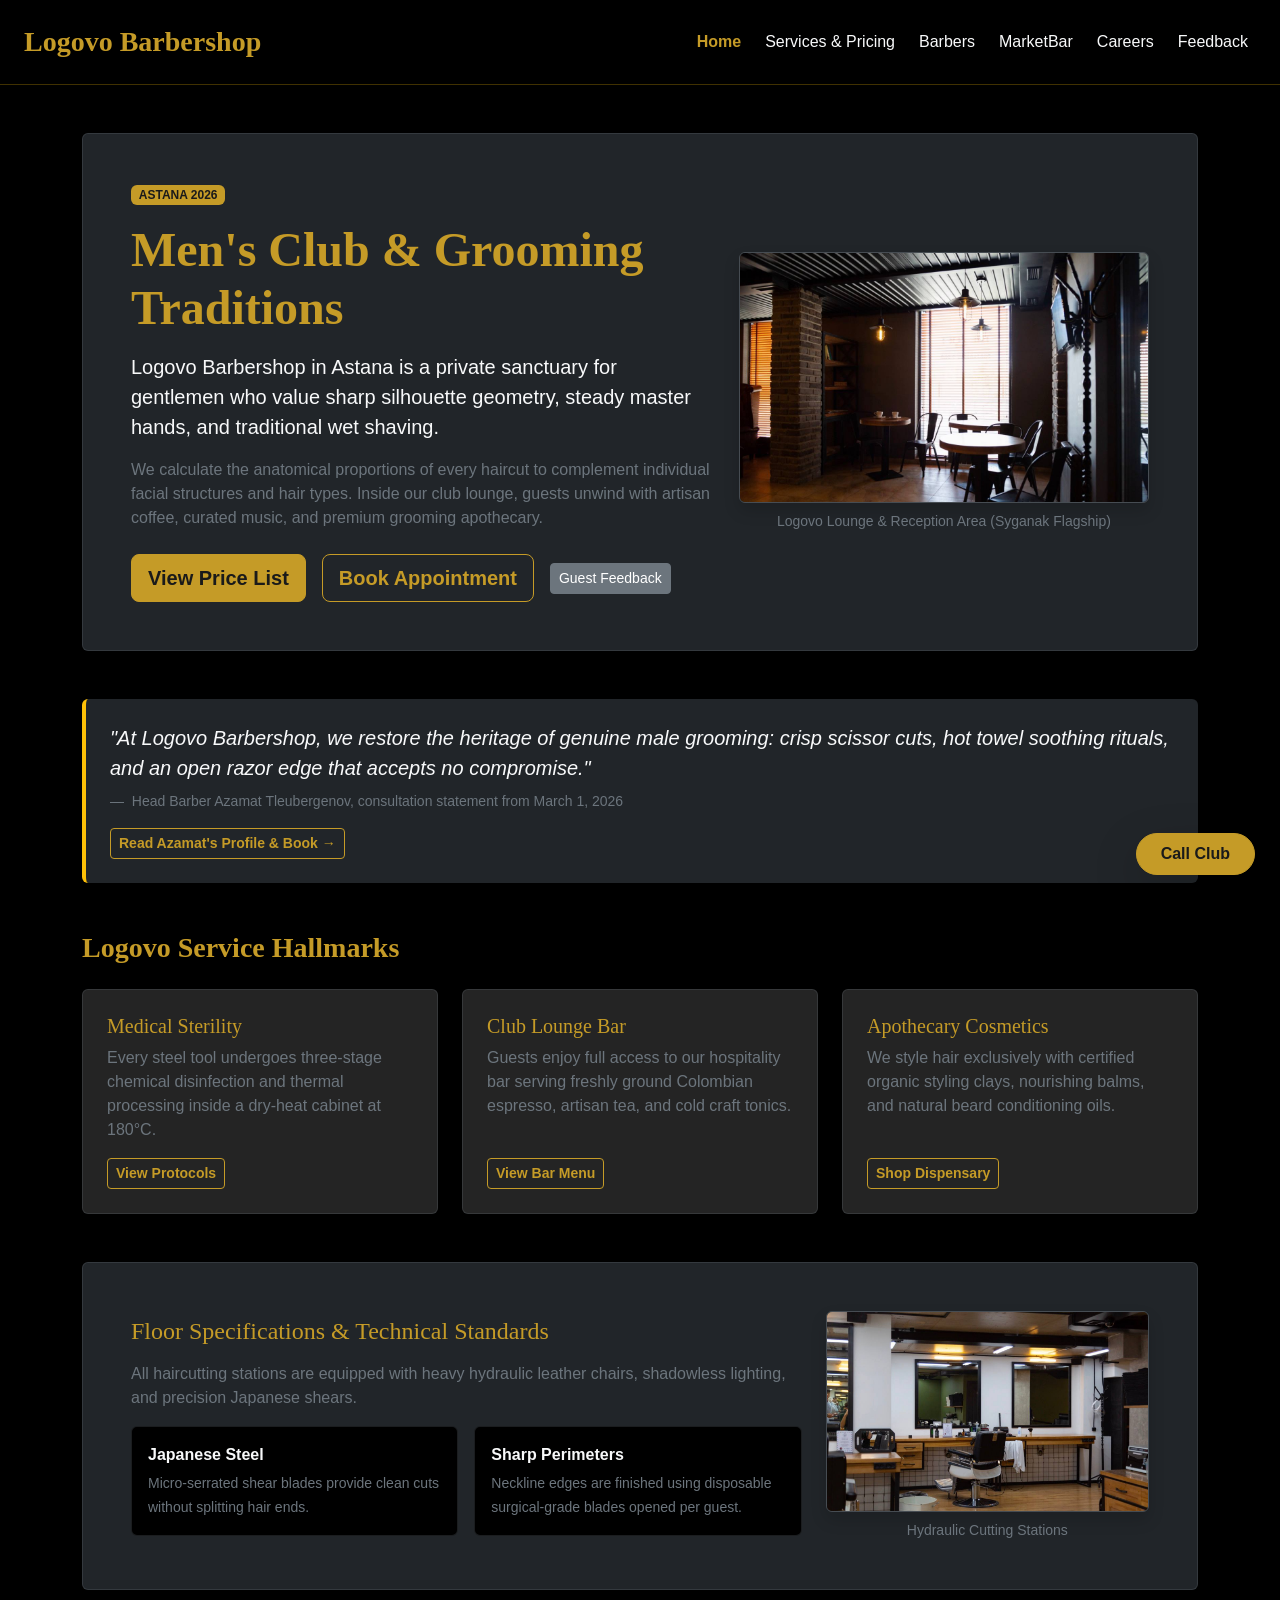
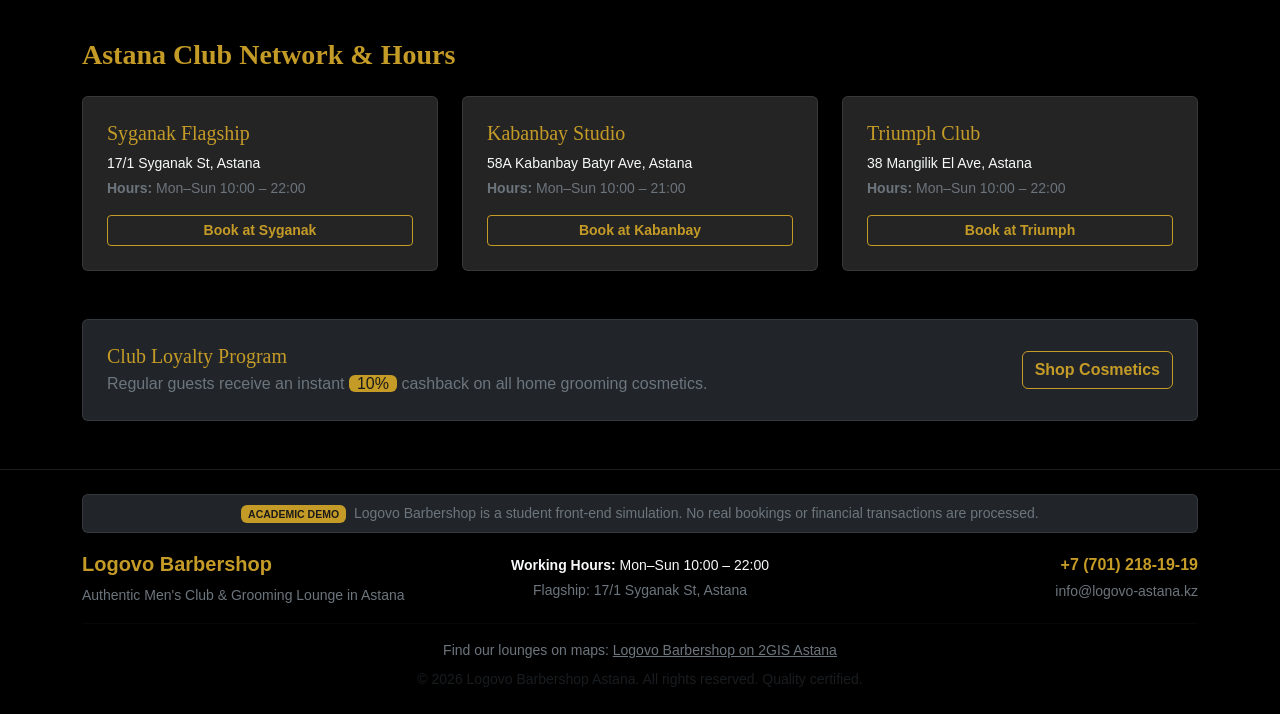
==== index.html @ 9eed47e2 "chore(cdn): link jQuery v3.7.1 from official CDN across all HTML documents" ====
<!DOCTYPE html>
<html lang="en">
<head>
    <meta charset="UTF-8">
    <meta name="viewport" content="width=device-width, initial-scale=1.0">
    <meta name="description" content="Official website of Logovo Barbershop in Astana. Classic haircuts, straight-razor shaving, and authentic club grooming traditions.">
    <title>Home — Logovo Barbershop Astana</title>
    
    <!-- Bootstrap v5.3.3 CSS via CDN -->
    <link href="https://cdn.jsdelivr.net/npm/bootstrap@5.3.3/dist/css/bootstrap.min.css" rel="stylesheet" integrity="sha384-QWTKZyjpPEjISv5WaRU9OFeRpok6YctnYmDr5pNlyT2bRjXh0JMhjY6hW+ALEwIH" crossorigin="anonymous">
    <!-- Brand correction and JavaScript freeze layer -->
    <link rel="stylesheet" href="css/custom.css">
</head>
<body class="bg-black text-light" id="page-home">

    <!-- Unified Site Header & Responsive Navigation -->
    <header class="border-bottom border-warning border-opacity-25 bg-black py-2 sticky-top" id="site-header">
        <nav class="navbar navbar-expand-lg navbar-dark bg-black" aria-label="Main site navigation">
            <div class="container-fluid px-3 px-md-4">
                <a class="navbar-brand fs-3 fw-bold text-gold" href="index.html" id="brand-link">Logovo Barbershop</a>
                
                <button class="navbar-toggler border-secondary" type="button" data-bs-toggle="collapse" data-bs-target="#navbar-main" aria-controls="navbar-main" aria-expanded="false" aria-label="Toggle navigation" id="navbar-toggle-btn">
                    <span class="navbar-toggler-icon"></span>
                </button>
                
                <div class="collapse navbar-collapse justify-content-end" id="navbar-main">
                    <ul class="navbar-nav gap-lg-2" id="navbar-nav-list">
                        <li class="nav-item"><a class="nav-link active text-gold fw-semibold" aria-current="page" href="index.html" id="nav-link-home">Home</a></li>
                        <li class="nav-item"><a class="nav-link text-light" href="services.html" id="nav-link-services">Services & Pricing</a></li>
                        <li class="nav-item"><a class="nav-link text-light" href="barbers.html" id="nav-link-barbers">Barbers</a></li>
                        <li class="nav-item"><a class="nav-link text-light" href="marketbar.html" id="nav-link-marketbar">MarketBar</a></li>
                        <li class="nav-item"><a class="nav-link text-light" href="careers.html" id="nav-link-careers">Careers</a></li>
                        <li class="nav-item"><a class="nav-link text-light" href="feedback.html" id="nav-link-feedback">Feedback</a></li>
                    </ul>
                </div>
            </div>
        </nav>
    </header>

    <!-- Main Content Container -->
    <main class="container my-5" id="main-content">

        <!-- Hero Section: Responsive two-column grid -->
        <section class="p-4 p-md-5 mb-5 rounded bg-dark border border-secondary border-opacity-25 shadow" id="hero-section">
            <div class="row align-items-center g-4">
                <div class="col-12 col-lg-7">
                    <span class="badge bg-gold mb-3 text-uppercase fw-bold" id="badge-city">Astana 2026</span>
                    <h1 class="display-5 fw-bold text-gold mb-3" id="hero-title">Men's Club & Grooming Traditions</h1>
                    
                    <p class="lead text-light mb-3">
                        <b>Logovo Barbershop</b> in Astana is a private sanctuary for gentlemen who value sharp silhouette geometry, steady master hands, and traditional wet shaving.
                    </p>
                    <p class="text-secondary mb-4">
                        We calculate the anatomical proportions of every haircut to complement individual facial structures and hair types. Inside our club lounge, guests unwind with artisan coffee, curated music, and premium grooming apothecary.
                    </p>

                    <!-- Interactive Call to Action Links -->
                    <div class="d-flex flex-wrap gap-3" id="hero-actions-container">
                        <a href="services.html#service-tariff-table" class="btn btn-gold btn-lg" id="hero-btn-services">View Price List</a>
                        <a href="services.html#booking-section" class="btn btn-outline-gold btn-lg" id="hero-btn-book">Book Appointment</a>
                        <a href="feedback.html#feedback-form-section" class="btn btn-secondary btn-sm align-self-center" id="hero-btn-feedback">Guest Feedback</a>
                    </div>
                </div>

                <div class="col-12 col-lg-5 text-center">
                    <figure class="mb-0">
                        <img src="images/photo1.jpg" alt="Logovo Barbershop lounge waiting area with brick pillars and round wooden tables" class="img-fluid rounded shadow border border-secondary border-opacity-50" id="hero-image">
                        <figcaption class="text-secondary small mt-2">Logovo Lounge & Reception Area (Syganak Flagship)</figcaption>
                    </figure> 
                </div>
            </div>
        </section>

        <!-- Master Barber Statement with Anchor to Barber Profile -->
        <div class="my-5 p-4 border-start border-4 border-warning bg-dark rounded shadow-sm" id="quote-section">
            <figure class="mb-0">
                <blockquote class="blockquote text-light fst-italic mb-2" cite="https://2gis.kz">
                    "At Logovo Barbershop, we restore the heritage of genuine male grooming: crisp scissor cuts, hot towel soothing rituals, and an open razor edge that accepts no compromise."
                </blockquote>
                <figcaption class="blockquote-footer text-secondary mt-1 mb-2">
                    Head Barber Azamat Tleubergenov, consultation statement from <time datetime="2026-03-01">March 1, 2026</time>
                </figcaption>
            </figure>
            <a href="barbers.html#barber-azamat" class="btn btn-sm btn-outline-gold mt-2" id="link-azamat-profile">Read Azamat's Profile & Book →</a>
        </div>

        <!-- Service Hallmarks: Responsive 3-Card Grid -->
        <section class="my-5" id="hallmarks-section">
            <h2 class="h3 fw-bold text-gold mb-4 text-center text-md-start">Logovo Service Hallmarks</h2>
            
            <div class="row g-4" id="hallmarks-cards-container">
                <div class="col-12 col-md-6 col-lg-4">
                    <div class="card card-dark h-100 shadow-sm border border-secondary border-opacity-25" id="card-hallmark-sterility">
                        <div class="card-body p-4 d-flex flex-column justify-content-between">
                            <div>
                                <h3 class="h5 card-title text-gold mb-2">Medical Sterility</h3>
                                <p class="card-text text-secondary mb-3">
                                    Every steel tool undergoes three-stage chemical disinfection and thermal processing inside a dry-heat cabinet at 180°C.
                                </p>
                            </div>
                            <a href="services.html#sanitation-section" class="btn btn-sm btn-outline-gold align-self-start" id="link-hallmark-sterility">View Protocols</a>
                        </div>
                    </div>
                </div>

                <div class="col-12 col-md-6 col-lg-4">
                    <div class="card card-dark h-100 shadow-sm border border-secondary border-opacity-25" id="card-hallmark-lounge">
                        <div class="card-body p-4 d-flex flex-column justify-content-between">
                            <div>
                                <h3 class="h5 card-title text-gold mb-2">Club Lounge Bar</h3>
                                <p class="card-text text-secondary mb-3">
                                    Guests enjoy full access to our hospitality bar serving freshly ground Colombian espresso, artisan tea, and cold craft tonics.
                                </p>
                            </div>
                            <a href="marketbar.html#lounge-bar-menu" class="btn btn-sm btn-outline-gold align-self-start" id="link-hallmark-lounge">View Bar Menu</a>
                        </div>
                    </div>
                </div>

                <div class="col-12 col-md-12 col-lg-4">
                    <div class="card card-dark h-100 shadow-sm border border-secondary border-opacity-25" id="card-hallmark-apothecary">
                        <div class="card-body p-4 d-flex flex-column justify-content-between">
                            <div>
                                <h3 class="h5 card-title text-gold mb-2">Apothecary Cosmetics</h3>
                                <p class="card-text text-secondary mb-3">
                                    We style hair exclusively with certified organic styling clays, nourishing balms, and natural beard conditioning oils.
                                </p>
                            </div>
                            <a href="marketbar.html#apothecary-catalog" class="btn btn-sm btn-outline-gold align-self-start" id="link-hallmark-apothecary">Shop Dispensary</a>
                        </div>
                    </div>
                </div>
            </div>
        </section>

        <!-- Floor Specifications & Technical Standards (Nested Grid) -->
        <section class="my-5 p-4 p-md-5 rounded bg-dark border border-secondary border-opacity-25" id="specs-section">
            <div class="row align-items-center g-4">
                <div class="col-12 col-lg-8">
                    <h2 class="h4 text-gold mb-3">Floor Specifications & Technical Standards</h2>
                    <p class="text-secondary mb-3">
                        All haircutting stations are equipped with heavy hydraulic leather chairs, shadowless lighting, and precision Japanese shears.
                    </p>

                    <div class="row g-3">
                        <div class="col-12 col-md-6">
                            <div class="p-3 bg-black rounded border border-secondary border-opacity-25 h-100">
                                <span class="fw-bold text-light d-block mb-1">Japanese Steel</span>
                                <small class="text-secondary">Micro-serrated shear blades provide clean cuts without splitting hair ends.</small>
                            </div>
                        </div>
                        <div class="col-12 col-md-6">
                            <div class="p-3 bg-black rounded border border-secondary border-opacity-25 h-100">
                                <span class="fw-bold text-light d-block mb-1">Sharp Perimeters</span>
                                <small class="text-secondary">Neckline edges are finished using disposable surgical-grade blades opened per guest.</small>
                            </div>
                        </div>
                    </div>
                </div>

                <div class="col-12 col-lg-4 text-center">
                    <figure class="mb-0">
                        <img src="images/photo2.jpg" alt="Master barber workstations and hydraulic chairs at Logovo" class="img-fluid rounded shadow border border-secondary border-opacity-50" id="specs-image">
                        <figcaption class="text-secondary small mt-2">Hydraulic Cutting Stations</figcaption>
                    </figure>
                </div>
            </div>
        </section>

        <!-- Astana Network Locations & Working Hours -->
        <section class="my-5" id="branches-section">
            <h2 class="h3 fw-bold text-gold mb-4 text-center text-md-start">Astana Club Network & Hours</h2>
            <div class="row g-4" id="branches-cards-container">
                <div class="col-12 col-md-4">
                    <div class="card card-dark h-100 p-3 p-md-4 border border-secondary border-opacity-25 shadow-sm">
                        <h3 class="h5 text-gold mb-2">Syganak Flagship</h3>
                        <p class="text-light mb-1 small">17/1 Syganak St, Astana</p>
                        <p class="text-secondary mb-3 small"><strong>Hours:</strong> Mon–Sun 10:00 – 22:00</p>
                        <a href="services.html#booking-section" class="btn btn-outline-gold btn-sm w-100" id="btn-book-syganak">Book at Syganak</a>
                    </div>
                </div>

                <div class="col-12 col-md-4">
                    <div class="card card-dark h-100 p-3 p-md-4 border border-secondary border-opacity-25 shadow-sm">
                        <h3 class="h5 text-gold mb-2">Kabanbay Studio</h3>
                        <p class="text-light mb-1 small">58A Kabanbay Batyr Ave, Astana</p>
                        <p class="text-secondary mb-3 small"><strong>Hours:</strong> Mon–Sun 10:00 – 21:00</p>
                        <a href="services.html#booking-section" class="btn btn-outline-gold btn-sm w-100" id="btn-book-kabanbay">Book at Kabanbay</a>
                    </div>
                </div>

                <div class="col-12 col-md-4">
                    <div class="card card-dark h-100 p-3 p-md-4 border border-secondary border-opacity-25 shadow-sm">
                        <h3 class="h5 text-gold mb-2">Triumph Club</h3>
                        <p class="text-light mb-1 small">38 Mangilik El Ave, Astana</p>
                        <p class="text-secondary mb-3 small"><strong>Hours:</strong> Mon–Sun 10:00 – 22:00</p>
                        <a href="services.html#booking-section" class="btn btn-outline-gold btn-sm w-100" id="btn-book-triumph">Book at Triumph</a>
                    </div>
                </div>
            </div>
        </section>

        <!-- Loyalty Club Banner -->
        <aside class="p-4 rounded bg-dark border border-secondary border-opacity-25 my-4" id="loyalty-banner">
            <div class="d-flex flex-column flex-md-row justify-content-between align-items-md-center gap-3">
                <div>
                    <h3 class="h5 text-gold mb-1">Club Loyalty Program</h3>
                    <p class="text-secondary mb-0">Regular guests receive an instant <mark class="bg-gold px-2 py-0 rounded">10%</mark> cashback on all home grooming cosmetics.</p>
                </div>
                <a href="marketbar.html#apothecary-catalog" class="btn btn-outline-gold align-self-start align-self-md-center" id="banner-btn-loyalty">Shop Cosmetics</a>
            </div>
        </aside>

    </main>

    <!-- Floating Call Button -->
    <a href="tel:+77012181919" class="btn btn-gold shadow-lg rounded-pill px-4 py-2 btn-floating-call d-none d-sm-inline-block" id="btn-floating-call">
        Call Club
    </a>

    <!-- Unified Site Footer -->
    <footer class="bg-black text-secondary py-4 border-top border-secondary border-opacity-25 text-center" id="site-footer">
        <div class="container">
            <div class="row g-3 text-center text-md-start mb-3 align-items-center">
                <div class="col-12 col-md-4">
                    <span class="fs-5 fw-bold text-gold d-block mb-1">Logovo Barbershop</span>
                    <small class="text-secondary">Authentic Men's Club & Grooming Lounge in Astana</small>
                </div>
                <div class="col-12 col-md-4 text-center">
                    <span class="d-block text-light small mb-1"><strong>Working Hours:</strong> Mon–Sun 10:00 – 22:00</span>
                    <span class="d-block small text-secondary">Flagship: 17/1 Syganak St, Astana</span>
                </div>
                <div class="col-12 col-md-4 text-center text-md-end">
                    <a href="tel:+77012181919" class="text-gold text-decoration-none fw-bold d-block mb-1" id="footer-phone-link">+7 (701) 218-19-19</a>
                    <a href="mailto:info@logovo-astana.kz" class="text-secondary small text-decoration-none d-block" id="footer-email-link">info@logovo-astana.kz</a>
                </div>
            </div>
            <hr class="border-secondary border-opacity-25 my-3">
            <p class="mb-2 text-secondary small">Find our lounges on maps: <a href="https://2gis.kz" target="_blank" rel="noopener noreferrer" class="text-secondary text-decoration-underline" id="footer-2gis-link">Logovo Barbershop on 2GIS Astana</a></p>
            <p class="small text-muted mb-0" id="footer-copyright">© 2026 Logovo Barbershop Astana. All rights reserved. Quality certified.</p>
        </div>
    </footer>

    <!-- jQuery v3.7.1 CDN -->
    <script src="https://code.jquery.com/jquery-3.7.1.min.js" integrity="sha256-/JqT3SQfawRcv/BIHPThkBvs0OEvtFFmqPF/lYI/Cxo=" crossorigin="anonymous"></script>
    <!-- Bootstrap v5.3.3 JS Bundle CDN -->
    <script src="https://cdn.jsdelivr.net/npm/bootstrap@5.3.3/dist/js/bootstrap.bundle.min.js" integrity="sha384-YvpcrYf0tY3lHB60NNkmXc5s9b8A0KBhlZJ19bTFm-cAG3blBRBfQ7HXhRkpYkJC" crossorigin="anonymous"></script>
    <!-- Logovo Barbershop Shared Logic -->
    <script src="js/main.js" defer></script>
</body>
</html>
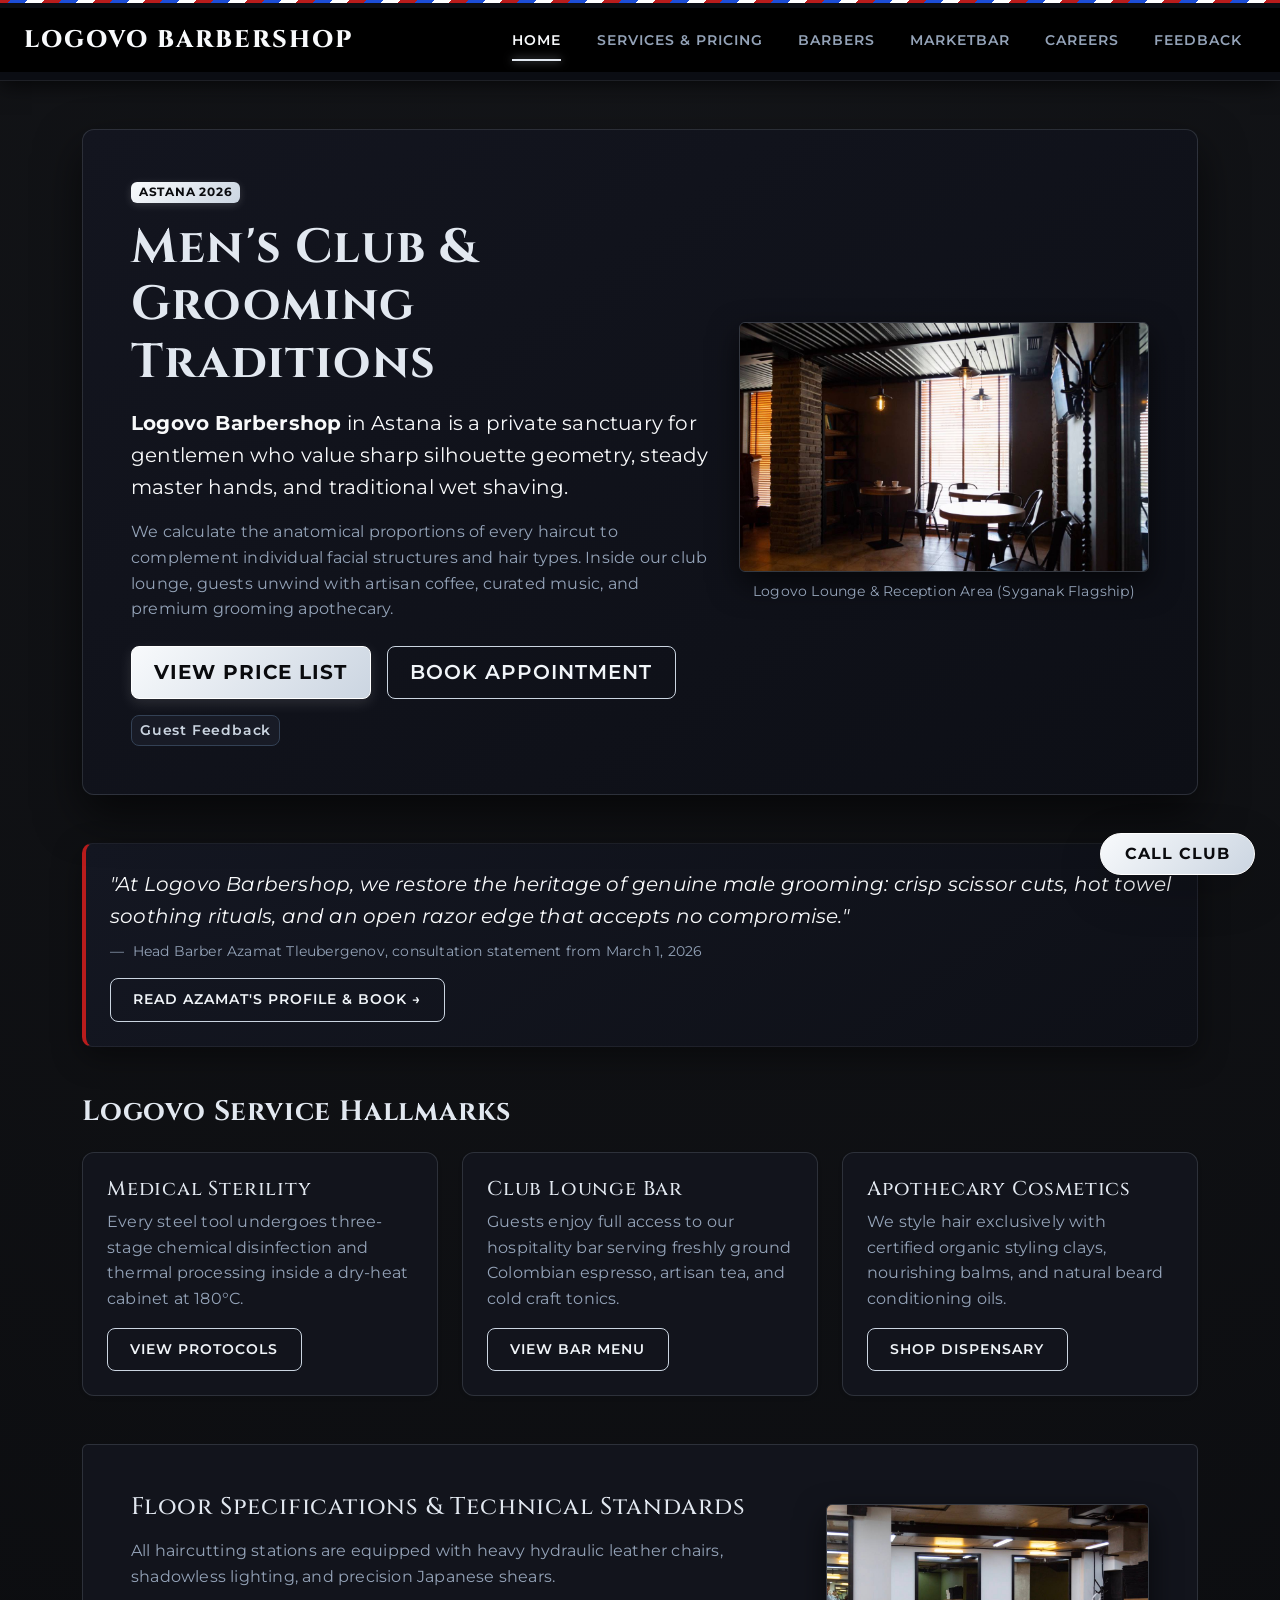
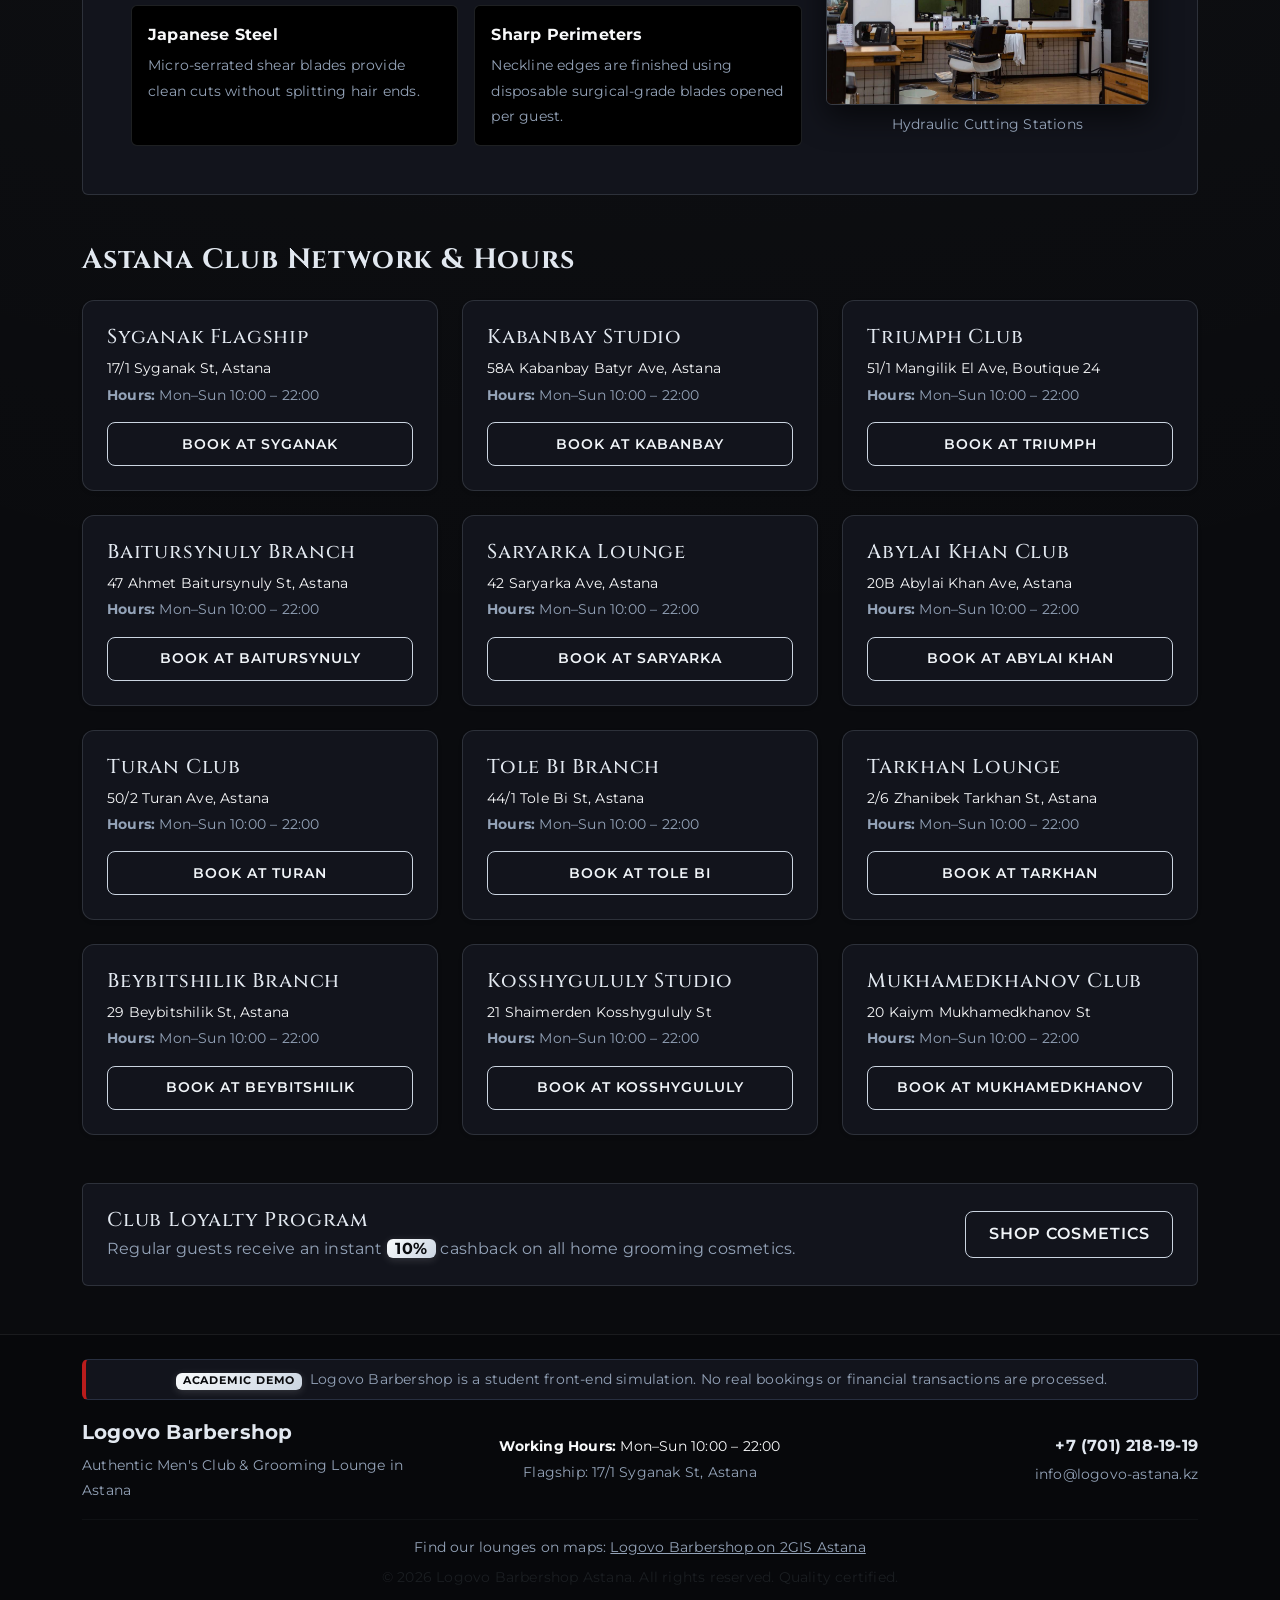
==== commit e3645ac9: "feat(design): restore brutal razor steel and classic barber pole theme with Cinzel typography" ====
--- a/index.html
+++ b/index.html
@@ -6,6 +6,10 @@
     <meta name="description" content="Official website of Logovo Barbershop in Astana. Classic haircuts, straight-razor shaving, and authentic club grooming traditions.">
     <title>Home — Logovo Barbershop Astana</title>
     
+    <!-- Google Fonts: Cinzel & Montserrat -->
+    <link rel="preconnect" href="https://fonts.googleapis.com">
+    <link rel="preconnect" href="https://fonts.gstatic.com" crossorigin>
+    <link href="https://fonts.googleapis.com/css2?family=Cinzel:wght@500;600;700;800;900&family=Montserrat:wght@300;400;500;600;700;800&display=swap" rel="stylesheet">
     <!-- Bootstrap v5.3.3 CSS via CDN -->
     <link href="https://cdn.jsdelivr.net/npm/bootstrap@5.3.3/dist/css/bootstrap.min.css" rel="stylesheet" integrity="sha384-QWTKZyjpPEjISv5WaRU9OFeRpok6YctnYmDr5pNlyT2bRjXh0JMhjY6hW+ALEwIH" crossorigin="anonymous">
     <!-- Brand correction and JavaScript freeze layer -->
@@ -171,7 +175,7 @@
         <section class="my-5" id="branches-section">
             <h2 class="h3 fw-bold text-gold mb-4 text-center text-md-start">Astana Club Network & Hours</h2>
             <div class="row g-4" id="branches-cards-container">
-                <div class="col-12 col-md-4">
+                <div class="col-12 col-md-6 col-lg-4">
                     <div class="card card-dark h-100 p-3 p-md-4 border border-secondary border-opacity-25 shadow-sm">
                         <h3 class="h5 text-gold mb-2">Syganak Flagship</h3>
                         <p class="text-light mb-1 small">17/1 Syganak St, Astana</p>
@@ -180,21 +184,102 @@
                     </div>
                 </div>
 
-                <div class="col-12 col-md-4">
+                <div class="col-12 col-md-6 col-lg-4">
                     <div class="card card-dark h-100 p-3 p-md-4 border border-secondary border-opacity-25 shadow-sm">
                         <h3 class="h5 text-gold mb-2">Kabanbay Studio</h3>
                         <p class="text-light mb-1 small">58A Kabanbay Batyr Ave, Astana</p>
-                        <p class="text-secondary mb-3 small"><strong>Hours:</strong> Mon–Sun 10:00 – 21:00</p>
+                        <p class="text-secondary mb-3 small"><strong>Hours:</strong> Mon–Sun 10:00 – 22:00</p>
                         <a href="services.html#booking-section" class="btn btn-outline-gold btn-sm w-100" id="btn-book-kabanbay">Book at Kabanbay</a>
                     </div>
                 </div>
 
-                <div class="col-12 col-md-4">
+                <div class="col-12 col-md-6 col-lg-4">
                     <div class="card card-dark h-100 p-3 p-md-4 border border-secondary border-opacity-25 shadow-sm">
                         <h3 class="h5 text-gold mb-2">Triumph Club</h3>
-                        <p class="text-light mb-1 small">38 Mangilik El Ave, Astana</p>
+                        <p class="text-light mb-1 small">51/1 Mangilik El Ave, Boutique 24</p>
                         <p class="text-secondary mb-3 small"><strong>Hours:</strong> Mon–Sun 10:00 – 22:00</p>
                         <a href="services.html#booking-section" class="btn btn-outline-gold btn-sm w-100" id="btn-book-triumph">Book at Triumph</a>
+                    </div>
+                </div>
+
+                <div class="col-12 col-md-6 col-lg-4">
+                    <div class="card card-dark h-100 p-3 p-md-4 border border-secondary border-opacity-25 shadow-sm">
+                        <h3 class="h5 text-gold mb-2">Baitursynuly Branch</h3>
+                        <p class="text-light mb-1 small">47 Ahmet Baitursynuly St, Astana</p>
+                        <p class="text-secondary mb-3 small"><strong>Hours:</strong> Mon–Sun 10:00 – 22:00</p>
+                        <a href="services.html#booking-section" class="btn btn-outline-gold btn-sm w-100" id="btn-book-baitursynuly">Book at Baitursynuly</a>
+                    </div>
+                </div>
+
+                <div class="col-12 col-md-6 col-lg-4">
+                    <div class="card card-dark h-100 p-3 p-md-4 border border-secondary border-opacity-25 shadow-sm">
+                        <h3 class="h5 text-gold mb-2">Saryarka Lounge</h3>
+                        <p class="text-light mb-1 small">42 Saryarka Ave, Astana</p>
+                        <p class="text-secondary mb-3 small"><strong>Hours:</strong> Mon–Sun 10:00 – 22:00</p>
+                        <a href="services.html#booking-section" class="btn btn-outline-gold btn-sm w-100" id="btn-book-saryarka">Book at Saryarka</a>
+                    </div>
+                </div>
+
+                <div class="col-12 col-md-6 col-lg-4">
+                    <div class="card card-dark h-100 p-3 p-md-4 border border-secondary border-opacity-25 shadow-sm">
+                        <h3 class="h5 text-gold mb-2">Abylai Khan Club</h3>
+                        <p class="text-light mb-1 small">20B Abylai Khan Ave, Astana</p>
+                        <p class="text-secondary mb-3 small"><strong>Hours:</strong> Mon–Sun 10:00 – 22:00</p>
+                        <a href="services.html#booking-section" class="btn btn-outline-gold btn-sm w-100" id="btn-book-abay">Book at Abylai Khan</a>
+                    </div>
+                </div>
+
+                <div class="col-12 col-md-6 col-lg-4">
+                    <div class="card card-dark h-100 p-3 p-md-4 border border-secondary border-opacity-25 shadow-sm">
+                        <h3 class="h5 text-gold mb-2">Turan Club</h3>
+                        <p class="text-light mb-1 small">50/2 Turan Ave, Astana</p>
+                        <p class="text-secondary mb-3 small"><strong>Hours:</strong> Mon–Sun 10:00 – 22:00</p>
+                        <a href="services.html#booking-section" class="btn btn-outline-gold btn-sm w-100" id="btn-book-turan">Book at Turan</a>
+                    </div>
+                </div>
+
+                <div class="col-12 col-md-6 col-lg-4">
+                    <div class="card card-dark h-100 p-3 p-md-4 border border-secondary border-opacity-25 shadow-sm">
+                        <h3 class="h5 text-gold mb-2">Tole Bi Branch</h3>
+                        <p class="text-light mb-1 small">44/1 Tole Bi St, Astana</p>
+                        <p class="text-secondary mb-3 small"><strong>Hours:</strong> Mon–Sun 10:00 – 22:00</p>
+                        <a href="services.html#booking-section" class="btn btn-outline-gold btn-sm w-100" id="btn-book-tolebi">Book at Tole Bi</a>
+                    </div>
+                </div>
+
+                <div class="col-12 col-md-6 col-lg-4">
+                    <div class="card card-dark h-100 p-3 p-md-4 border border-secondary border-opacity-25 shadow-sm">
+                        <h3 class="h5 text-gold mb-2">Tarkhan Lounge</h3>
+                        <p class="text-light mb-1 small">2/6 Zhanibek Tarkhan St, Astana</p>
+                        <p class="text-secondary mb-3 small"><strong>Hours:</strong> Mon–Sun 10:00 – 22:00</p>
+                        <a href="services.html#booking-section" class="btn btn-outline-gold btn-sm w-100" id="btn-book-tarkhan">Book at Tarkhan</a>
+                    </div>
+                </div>
+
+                <div class="col-12 col-md-6 col-lg-4">
+                    <div class="card card-dark h-100 p-3 p-md-4 border border-secondary border-opacity-25 shadow-sm">
+                        <h3 class="h5 text-gold mb-2">Beybitshilik Branch</h3>
+                        <p class="text-light mb-1 small">29 Beybitshilik St, Astana</p>
+                        <p class="text-secondary mb-3 small"><strong>Hours:</strong> Mon–Sun 10:00 – 22:00</p>
+                        <a href="services.html#booking-section" class="btn btn-outline-gold btn-sm w-100" id="btn-book-beybitshilik">Book at Beybitshilik</a>
+                    </div>
+                </div>
+
+                <div class="col-12 col-md-6 col-lg-4">
+                    <div class="card card-dark h-100 p-3 p-md-4 border border-secondary border-opacity-25 shadow-sm">
+                        <h3 class="h5 text-gold mb-2">Kosshygululy Studio</h3>
+                        <p class="text-light mb-1 small">21 Shaimerden Kosshygululy St</p>
+                        <p class="text-secondary mb-3 small"><strong>Hours:</strong> Mon–Sun 10:00 – 22:00</p>
+                        <a href="services.html#booking-section" class="btn btn-outline-gold btn-sm w-100" id="btn-book-kosshygululy">Book at Kosshygululy</a>
+                    </div>
+                </div>
+
+                <div class="col-12 col-md-6 col-lg-4">
+                    <div class="card card-dark h-100 p-3 p-md-4 border border-secondary border-opacity-25 shadow-sm">
+                        <h3 class="h5 text-gold mb-2">Mukhamedkhanov Club</h3>
+                        <p class="text-light mb-1 small">20 Kaiym Mukhamedkhanov St</p>
+                        <p class="text-secondary mb-3 small"><strong>Hours:</strong> Mon–Sun 10:00 – 22:00</p>
+                        <a href="services.html#booking-section" class="btn btn-outline-gold btn-sm w-100" id="btn-book-mukhamedkhanov">Book at Mukhamedkhanov</a>
                     </div>
                 </div>
             </div>
--- a/css/custom.css
+++ b/css/custom.css
@@ -0,0 +1,575 @@
+/* Logovo Barbershop Astana — Master Custom Stylesheet */
+/* Theme: Brutal Razor Steel Monolith & Classic Barber Pole */
+/* Typography: Cinzel (Headings & Brand) + Montserrat (Body & UI) */
+
+/* ==========================================================================
+   1. Google Fonts & CSS Custom Properties (Theme Tokens)
+   ========================================================================== */
+@import url('https://fonts.googleapis.com/css2?family=Cinzel:wght@500;600;700;800;900&family=Montserrat:wght@300;400;500;600;700;800&display=swap');
+
+:root {
+    /* Razor Steel & Monolith Palette */
+    --color-bg-base: #0a0b0e;
+    --color-bg-surface: #12141c;
+    --color-bg-elevated: #181b26;
+    --color-bg-input: #0e1017;
+    
+    --color-steel-100: #f8fafc;
+    --color-steel-200: #f1f5f9;
+    --color-steel-300: #e2e8f0;
+    --color-steel-400: #cbd5e1;
+    --color-steel-500: #94a3b8;
+    --color-steel-600: #64748b;
+    --color-steel-700: #334155;
+    
+    /* Classic Barber Pole Accents */
+    --color-pole-red: #b91c1c;
+    --color-pole-white: #ffffff;
+    --color-pole-blue: #1d4ed8;
+    --barber-pole-stripe: repeating-linear-gradient(
+        -45deg,
+        #b91c1c,
+        #b91c1c 12px,
+        #ffffff 12px,
+        #ffffff 24px,
+        #1d4ed8 24px,
+        #1d4ed8 36px
+    );
+    
+    /* Functional UI States */
+    --color-success: #10b981;
+    --color-success-bg: rgba(16, 185, 129, 0.12);
+    --color-error: #ef4444;
+    --color-error-bg: rgba(239, 68, 68, 0.12);
+}
+
+/* ==========================================================================
+   2. Global Typography & Base Body
+   ========================================================================== */
+body {
+    background-color: var(--color-bg-base) !important;
+    background-image: radial-gradient(circle at 50% 0%, rgba(203, 213, 225, 0.05) 0%, transparent 70%);
+    color: var(--color-steel-300);
+    font-family: 'Montserrat', -apple-system, BlinkMacSystemFont, 'Segoe UI', Roboto, sans-serif;
+    letter-spacing: 0.2px;
+    line-height: 1.6;
+    overflow-x: hidden;
+}
+
+body.bg-black {
+    background-color: var(--color-bg-base) !important;
+}
+
+.bg-dark {
+    background-color: var(--color-bg-surface) !important;
+}
+
+h1, h2, h3, h4, h5, h6, .navbar-brand {
+    font-family: 'Cinzel', 'Times New Roman', serif;
+    color: var(--color-steel-100);
+    letter-spacing: 0.8px;
+    font-weight: 700;
+}
+
+h1 {
+    letter-spacing: 1.2px;
+}
+
+p.lead {
+    color: var(--color-steel-200);
+    font-weight: 400;
+}
+
+.text-secondary {
+    color: var(--color-steel-500) !important;
+}
+
+.border-secondary,
+.border-warning {
+    border-color: rgba(203, 213, 225, 0.15) !important;
+}
+
+/* ==========================================================================
+   3. Brand Class Overrides (Razor Steel Integration)
+   ========================================================================== */
+.text-gold {
+    color: var(--color-steel-300) !important;
+}
+
+.bg-gold {
+    background: linear-gradient(135deg, var(--color-steel-100) 0%, var(--color-steel-400) 100%) !important;
+    color: var(--color-bg-base) !important;
+    font-family: 'Montserrat', sans-serif;
+    font-weight: 700;
+    letter-spacing: 0.8px;
+    text-transform: uppercase;
+    box-shadow: 0 2px 8px rgba(255, 255, 255, 0.15);
+}
+
+.border-gold {
+    border-color: var(--color-steel-400) !important;
+}
+
+/* ==========================================================================
+   4. Header & Navigation (Barber Pole Ribbon)
+   ========================================================================== */
+#site-header {
+    background-color: #0b0d13 !important;
+    border-bottom: 1px solid rgba(255, 255, 255, 0.08) !important;
+    box-shadow: 0 4px 20px rgba(0, 0, 0, 0.7);
+    position: relative;
+}
+
+#site-header::before {
+    content: '';
+    position: absolute;
+    top: 0;
+    left: 0;
+    right: 0;
+    height: 3px;
+    background: var(--barber-pole-stripe);
+    z-index: 1040;
+}
+
+.navbar-brand {
+    font-size: 1.5rem !important;
+    font-weight: 800 !important;
+    letter-spacing: 2px !important;
+    text-transform: uppercase;
+    color: var(--color-steel-100) !important;
+    transition: color 0.25s ease, text-shadow 0.25s ease;
+}
+
+.navbar-brand:hover {
+    color: #ffffff !important;
+    text-shadow: 0 0 10px rgba(255, 255, 255, 0.4);
+}
+
+.navbar-nav .nav-link {
+    font-family: 'Montserrat', sans-serif;
+    font-size: 0.88rem;
+    font-weight: 600;
+    letter-spacing: 1px;
+    text-transform: uppercase;
+    color: var(--color-steel-500) !important;
+    transition: color 0.2s ease, transform 0.2s ease;
+    padding: 0.5rem 0.85rem !important;
+    position: relative;
+}
+
+.navbar-nav .nav-link:hover {
+    color: var(--color-steel-100) !important;
+}
+
+.navbar-nav .nav-link.active {
+    color: var(--color-steel-100) !important;
+    font-weight: 700;
+}
+
+.navbar-nav .nav-link.active::after {
+    content: '';
+    position: absolute;
+    bottom: -2px;
+    left: 0.85rem;
+    right: 0.85rem;
+    height: 2px;
+    background: var(--color-steel-300);
+    box-shadow: 0 0 8px rgba(226, 232, 240, 0.6);
+}
+
+/* ==========================================================================
+   5. Buttons & Micro-Interactions (Razor Chrome)
+   ========================================================================== */
+.btn-gold {
+    background: linear-gradient(135deg, var(--color-steel-100) 0%, var(--color-steel-400) 100%);
+    border: 1px solid #ffffff;
+    color: var(--color-bg-base) !important;
+    font-family: 'Montserrat', sans-serif;
+    font-weight: 700;
+    letter-spacing: 1px;
+    text-transform: uppercase;
+    border-radius: 8px;
+    padding: 0.65rem 1.4rem;
+    box-shadow: 0 4px 14px rgba(255, 255, 255, 0.12);
+    transition: all 0.25s ease-in-out;
+}
+
+.btn-gold:hover, .btn-gold:focus {
+    background: linear-gradient(135deg, #ffffff 0%, var(--color-steel-300) 100%);
+    border-color: #ffffff;
+    color: #000000 !important;
+    box-shadow: 0 6px 20px rgba(255, 255, 255, 0.28);
+    transform: translateY(-2px);
+}
+
+.btn-gold:active {
+    transform: translateY(0);
+    background: var(--color-steel-400);
+}
+
+.btn-outline-gold {
+    border: 1.5px solid var(--color-steel-400);
+    color: var(--color-steel-200);
+    font-family: 'Montserrat', sans-serif;
+    font-weight: 600;
+    letter-spacing: 1px;
+    text-transform: uppercase;
+    border-radius: 8px;
+    padding: 0.65rem 1.4rem;
+    background-color: transparent;
+    transition: all 0.25s ease-in-out;
+}
+
+.btn-outline-gold:hover, .btn-outline-gold:focus {
+    background: linear-gradient(135deg, var(--color-steel-100) 0%, var(--color-steel-400) 100%);
+    border-color: #ffffff;
+    color: var(--color-bg-base) !important;
+    box-shadow: 0 4px 18px rgba(203, 213, 225, 0.25);
+    transform: translateY(-2px);
+}
+
+.btn-outline-gold:active {
+    transform: translateY(0);
+}
+
+.btn-secondary {
+    background-color: var(--color-bg-elevated);
+    border: 1px solid var(--color-steel-700);
+    color: var(--color-steel-400);
+    font-family: 'Montserrat', sans-serif;
+    font-weight: 600;
+    letter-spacing: 0.8px;
+    border-radius: 8px;
+    transition: all 0.2s ease-in-out;
+}
+
+.btn-secondary:hover, .btn-secondary:focus {
+    background-color: #232838;
+    border-color: var(--color-steel-500);
+    color: #ffffff;
+    transform: translateY(-2px);
+}
+
+.btn-floating-call {
+    position: fixed;
+    bottom: 25px;
+    right: 25px;
+    z-index: 1030;
+    border-radius: 50px;
+    box-shadow: 0 6px 20px rgba(185, 28, 28, 0.45);
+    transition: all 0.3s cubic-bezier(0.175, 0.885, 0.32, 1.275);
+}
+
+.btn-floating-call:hover {
+    transform: scale(1.1);
+    box-shadow: 0 10px 25px rgba(29, 78, 216, 0.55);
+}
+
+/* ==========================================================================
+   6. Sections, Cards & Atmospheric Vignettes
+   ========================================================================== */
+#hero-section {
+    background: linear-gradient(145deg, #13151f 0%, #0d0f16 100%) !important;
+    border: 1px solid rgba(203, 213, 225, 0.15) !important;
+    border-radius: 12px !important;
+    box-shadow: 0 20px 45px rgba(0, 0, 0, 0.6) !important;
+    position: relative;
+    overflow: hidden;
+}
+
+#quote-section {
+    background: linear-gradient(145deg, #141722 0%, #0e1017 100%) !important;
+    border-left: 4px solid var(--color-pole-red) !important;
+    border-top: 1px solid rgba(255, 255, 255, 0.06) !important;
+    border-right: 1px solid rgba(255, 255, 255, 0.06) !important;
+    border-bottom: 1px solid rgba(255, 255, 255, 0.06) !important;
+    border-radius: 10px !important;
+    box-shadow: 0 10px 30px rgba(0, 0, 0, 0.4) !important;
+}
+
+.card-dark {
+    background-color: var(--color-bg-surface);
+    border: 1px solid rgba(255, 255, 255, 0.08);
+    border-radius: 12px;
+    color: var(--color-steel-300);
+    box-shadow: 0 8px 24px rgba(0, 0, 0, 0.4);
+    transition: transform 0.25s ease, box-shadow 0.25s ease, border-color 0.25s ease;
+}
+
+.card-dark:hover {
+    border-color: rgba(203, 213, 225, 0.35);
+    box-shadow: 0 14px 35px rgba(0, 0, 0, 0.6), 0 0 15px rgba(203, 213, 225, 0.1);
+    transform: translateY(-3px);
+}
+
+.card-dark-highlight {
+    background: linear-gradient(145deg, #161a25 0%, #11141d 100%);
+    border: 1px solid var(--color-steel-400);
+    border-radius: 12px;
+    color: var(--color-steel-100);
+    box-shadow: 0 10px 30px rgba(0, 0, 0, 0.5), 0 0 18px rgba(203, 213, 225, 0.15);
+}
+
+/* Image styling */
+img.img-fluid.rounded,
+#hero-image {
+    border: 1px solid rgba(203, 213, 225, 0.2) !important;
+    box-shadow: 0 12px 30px rgba(0, 0, 0, 0.6) !important;
+    transition: transform 0.3s ease, box-shadow 0.3s ease;
+}
+
+img.img-fluid.rounded:hover,
+#hero-image:hover {
+    box-shadow: 0 16px 36px rgba(0, 0, 0, 0.8), 0 0 15px rgba(203, 213, 225, 0.15) !important;
+}
+
+#barber-figure-image {
+    max-height: 55vh;
+    width: auto;
+    max-width: 100%;
+    object-fit: contain;
+}
+
+/* ==========================================================================
+   7. Form Inputs & Controls (Matte Carbon Finish)
+   ========================================================================== */
+.form-control,
+.form-select {
+    background-color: var(--color-bg-input);
+    border: 1px solid var(--color-steel-700);
+    color: var(--color-steel-200);
+    border-radius: 8px;
+    padding: 0.65rem 0.95rem;
+    font-family: 'Montserrat', sans-serif;
+    transition: border-color 0.2s ease, box-shadow 0.2s ease, background-color 0.2s ease;
+}
+
+.form-control:focus,
+.form-select:focus {
+    border-color: var(--color-steel-400);
+    box-shadow: 0 0 0 0.25rem rgba(203, 213, 225, 0.2);
+    background-color: #141724;
+    color: #ffffff;
+}
+
+.form-control::placeholder {
+    color: var(--color-steel-600);
+}
+
+/* ==========================================================================
+   8. Tables (Razor Steel Grid)
+   ========================================================================== */
+.table-dark {
+    --bs-table-bg: var(--color-bg-surface);
+    --bs-table-striped-bg: #161924;
+    --bs-table-hover-bg: #1f2434;
+    border-color: rgba(255, 255, 255, 0.08);
+    border-radius: 10px;
+    overflow: hidden;
+}
+
+.table-dark th {
+    font-family: 'Cinzel', serif;
+    letter-spacing: 1px;
+    text-transform: uppercase;
+    color: var(--color-steel-100);
+    border-bottom: 2px solid var(--color-steel-400);
+    padding: 1rem 0.75rem;
+}
+
+.table-dark td {
+    padding: 0.9rem 0.75rem;
+    vertical-align: middle;
+}
+
+/* ==========================================================================
+   9. Confirmation Voucher & Barbershop Ticket Components
+   ========================================================================== */
+.confirmation-voucher {
+    background: linear-gradient(145deg, #13151f 0%, #0e1017 100%);
+    border: 2px dashed var(--color-steel-400);
+    border-radius: 12px;
+    padding: 1.75rem;
+    position: relative;
+    box-shadow: 0 12px 35px rgba(0, 0, 0, 0.6);
+}
+
+.confirmation-voucher::before {
+    content: '';
+    position: absolute;
+    top: 0;
+    left: 0;
+    right: 0;
+    height: 4px;
+    border-radius: 10px 10px 0 0;
+    background: var(--barber-pole-stripe);
+}
+
+.summary-box {
+    background-color: var(--color-bg-surface);
+    border: 1px solid rgba(255, 255, 255, 0.1);
+    border-radius: 8px;
+    padding: 1.25rem;
+}
+
+.voucher-divider {
+    border-top: 1px dashed rgba(203, 213, 225, 0.3);
+    margin: 1.25rem 0;
+}
+
+.status-badge-pending {
+    background-color: rgba(203, 213, 225, 0.15);
+    color: var(--color-steel-300);
+    border: 1px solid var(--color-steel-500);
+    font-family: 'Montserrat', sans-serif;
+    font-size: 0.8rem;
+    font-weight: 600;
+    letter-spacing: 0.8px;
+    text-transform: uppercase;
+    padding: 0.3rem 0.65rem;
+    border-radius: 6px;
+}
+
+.status-badge-confirmed {
+    background-color: var(--color-success-bg);
+    color: #34d399;
+    border: 1px solid var(--color-success);
+    font-family: 'Montserrat', sans-serif;
+    font-size: 0.8rem;
+    font-weight: 600;
+    letter-spacing: 0.8px;
+    text-transform: uppercase;
+    padding: 0.3rem 0.65rem;
+    border-radius: 6px;
+}
+
+/* ==========================================================================
+   10. JavaScript Freeze State Classes (Pre-styled for JS Class Toggling)
+   ========================================================================== */
+
+/* Hidden State */
+.hidden,
+.is-hidden,
+.state-hidden {
+    display: none !important;
+}
+
+.is-invisible,
+.state-invisible {
+    visibility: hidden !important;
+    opacity: 0 !important;
+}
+
+/* Active State */
+.active-state,
+.is-active,
+.state-active {
+    border-color: var(--color-steel-400) !important;
+    background-color: rgba(203, 213, 225, 0.12) !important;
+    color: #ffffff !important;
+}
+
+/* Selected State */
+.selected-state,
+.is-selected,
+.state-selected {
+    border-color: var(--color-steel-400) !important;
+    box-shadow: 0 0 0 2px rgba(203, 213, 225, 0.45) !important;
+    background-color: #1c2234 !important;
+}
+
+/* Error States */
+.error-state,
+.is-error,
+.state-error,
+.has-error {
+    border-color: var(--color-error) !important;
+    background-color: var(--color-error-bg) !important;
+}
+
+.text-error {
+    color: #f87171 !important;
+    font-size: 0.875rem;
+    font-weight: 500;
+}
+
+.border-error {
+    border-color: var(--color-error) !important;
+}
+
+.alert-error-box {
+    background-color: #221013;
+    border: 1px solid var(--color-error);
+    color: #fca5a5;
+    border-radius: 8px;
+    padding: 0.75rem 1rem;
+}
+
+/* Success States */
+.success-state,
+.is-success,
+.state-success,
+.has-success {
+    border-color: var(--color-success) !important;
+    background-color: var(--color-success-bg) !important;
+}
+
+.text-success-custom {
+    color: #34d399 !important;
+    font-size: 0.875rem;
+    font-weight: 500;
+}
+
+.border-success-custom {
+    border-color: var(--color-success) !important;
+}
+
+.alert-success-box {
+    background-color: #0e2419;
+    border: 1px solid var(--color-success);
+    color: #6ee7b7;
+    border-radius: 8px;
+    padding: 0.75rem 1rem;
+}
+
+/* Loading / Processing State */
+.loading-state,
+.is-loading,
+.state-loading {
+    opacity: 0.65 !important;
+    pointer-events: none !important;
+    cursor: wait !important;
+}
+
+/* Dynamic Container Placeholder / Empty State */
+.empty-placeholder {
+    min-height: 20px;
+}
+
+/* ==========================================================================
+   11. Footer & Demonstration Banner
+   ========================================================================== */
+#site-footer {
+    background-color: #07080b !important;
+    border-top: 1px solid rgba(255, 255, 255, 0.08) !important;
+    position: relative;
+}
+
+#site-footer::after {
+    content: '';
+    position: absolute;
+    bottom: 0;
+    left: 0;
+    right: 0;
+    height: 3px;
+    background: var(--barber-pole-stripe);
+}
+
+.demo-site-notice {
+    background-color: var(--color-bg-surface) !important;
+    border: 1px solid #282f40 !important;
+    border-left: 4px solid var(--color-pole-red) !important;
+    border-radius: 8px;
+    color: var(--color-steel-500) !important;
+    font-family: 'Montserrat', sans-serif;
+}
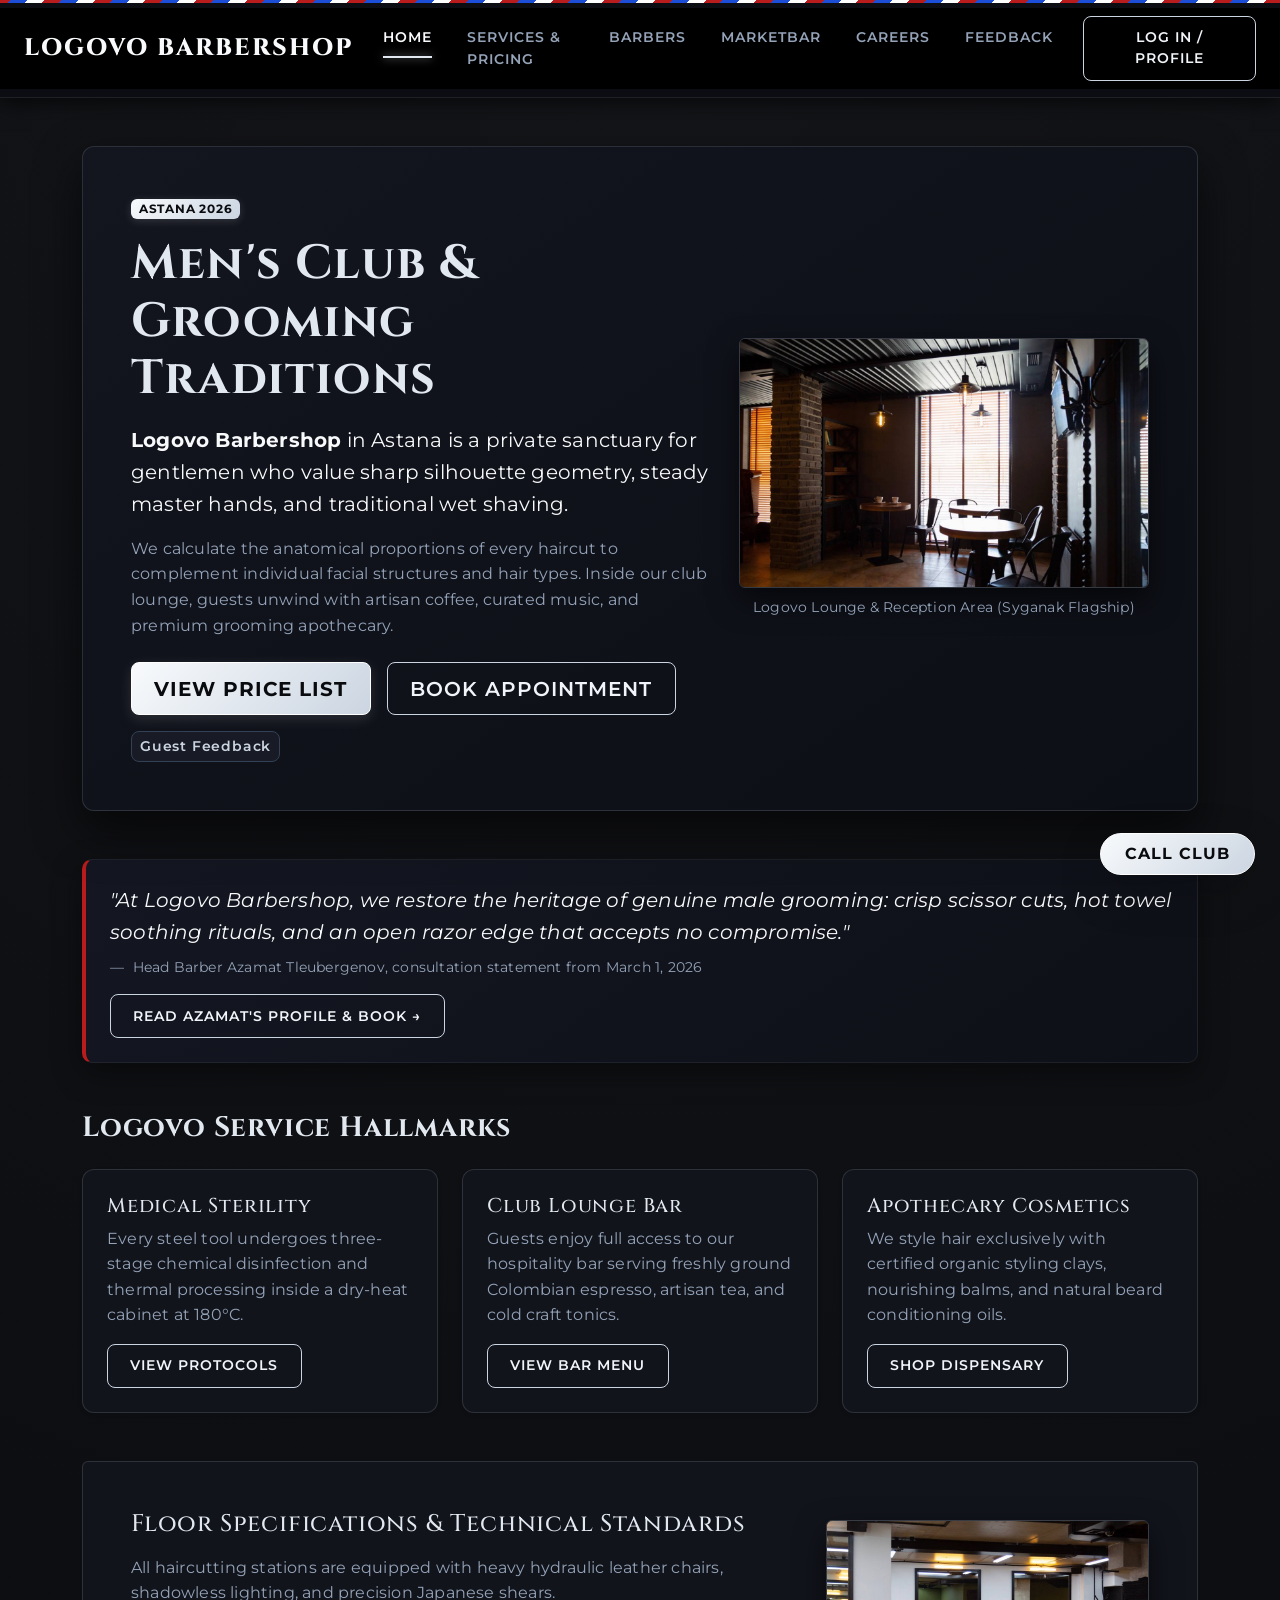
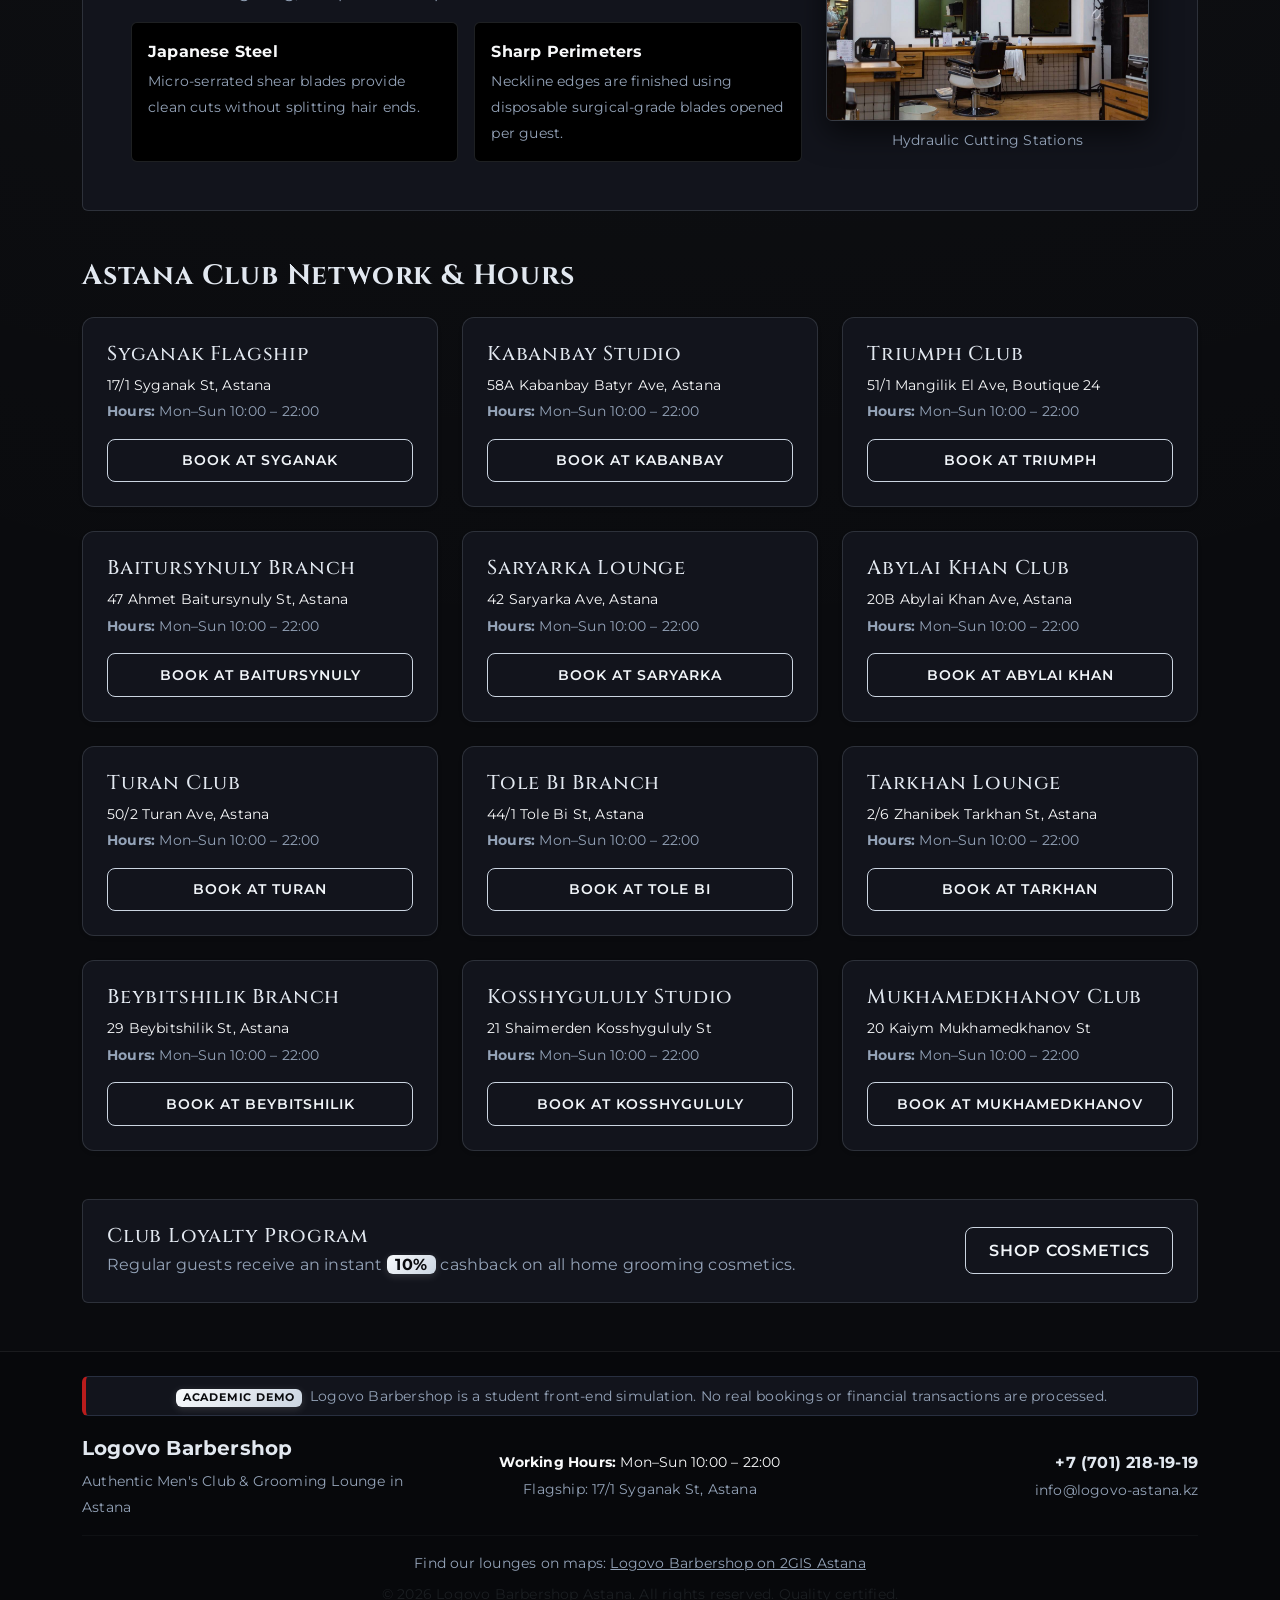
==== commit 529f3882: "feat(ux): implement collapsible vouchers with arrow toggles, multi-voucher stacking, home active rec" ====
--- a/index.html
+++ b/index.html
@@ -36,6 +36,13 @@
                         <li class="nav-item"><a class="nav-link text-light" href="careers.html" id="nav-link-careers">Careers</a></li>
                         <li class="nav-item"><a class="nav-link text-light" href="feedback.html" id="nav-link-feedback">Feedback</a></li>
                     </ul>
+
+                    <!-- Client Session / Profile Widget -->
+                    <div class="d-flex align-items-center ms-lg-3 mt-3 mt-lg-0" id="header-auth-container">
+                        <button type="button" class="btn btn-outline-gold btn-sm" id="btn-header-login" data-bs-toggle="modal" data-bs-target="#login-profile-modal">
+                            Log In / Profile
+                        </button>
+                    </div>
                 </div>
             </div>
         </nav>
@@ -75,6 +82,24 @@
             </div>
         </section>
 
+        <!-- Active Reservations and Orders Section (R2) -->
+        <section class="my-5 is-hidden" id="active-reservations-section" aria-label="Active Reservations and Orders">
+            <div class="card card-dark p-4 p-md-5 shadow border border-secondary border-opacity-25">
+                <div class="d-flex flex-column flex-sm-row justify-content-between align-items-sm-center mb-3">
+                    <div>
+                        <span class="badge bg-gold text-dark mb-1">Active Client Status</span>
+                        <h2 class="h3 fw-bold text-gold mb-0">Your Active Bookings & Dispensary Orders</h2>
+                    </div>
+                    <span class="text-secondary small mt-2 mt-sm-0" id="active-items-count-badge"></span>
+                </div>
+                <p class="text-secondary small mb-3">
+                    Active chair reservations and apothecary pickup orders linked to your current visit. Click any item badge to expand and view full voucher credentials.
+                </p>
+                <div class="voucher-divider"></div>
+                <div id="active-reservations-list" class="d-flex flex-column gap-3"></div>
+            </div>
+        </section>
+
         <!-- Master Barber Statement with Anchor to Barber Profile -->
         <div class="my-5 p-4 border-start border-4 border-warning bg-dark rounded shadow-sm" id="quote-section">
             <figure class="mb-0">
@@ -303,6 +328,80 @@
         Call Club
     </a>
 
+    <!-- Client Login & Profile Modal -->
+    <div class="modal fade" id="login-profile-modal" tabindex="-1" aria-labelledby="loginModalTitle" aria-hidden="true">
+        <div class="modal-dialog modal-dialog-centered">
+            <div class="modal-content logovo-modal-content">
+                <div class="modal-header">
+                    <h5 class="modal-title text-gold" id="loginModalTitle">Gentleman's Club Member Access</h5>
+                    <button type="button" class="btn-close btn-close-white" data-bs-dismiss="modal" aria-label="Close"></button>
+                </div>
+                
+                <!-- View 1: Login / Profile Creation (Shown when Logged Out) -->
+                <div id="modal-view-login">
+                    <form id="form-modal-login">
+                        <div class="modal-body">
+                            <p class="text-secondary small mb-3">
+                                Sign in to save your credentials for expedited appointment bookings and cosmetic pre-orders.
+                            </p>
+                            <div class="mb-3">
+                                <label for="modal-input-name" class="form-label text-light small">Full Name:</label>
+                                <input type="text" id="modal-input-name" class="form-control bg-dark text-light border-secondary" placeholder="Arman Kassymov" required minlength="3">
+                            </div>
+                            <div class="mb-3">
+                                <label for="modal-input-phone" class="form-label text-light small">Telephone Number (+7...):</label>
+                                <input type="tel" id="modal-input-phone" class="form-control bg-dark text-light border-secondary" placeholder="+7 (701) 218-19-19" required>
+                            </div>
+                            <div class="mb-3">
+                                <label for="modal-input-email" class="form-label text-light small">Email Address:</label>
+                                <input type="email" id="modal-input-email" class="form-control bg-dark text-light border-secondary" placeholder="arman@example.kz" required>
+                            </div>
+                            <div id="modal-login-error" class="alert-error-box is-hidden small mt-2" role="alert"></div>
+                        </div>
+                        <div class="modal-footer d-flex justify-content-between">
+                            <button type="button" class="btn btn-outline-secondary btn-sm" data-bs-dismiss="modal">Cancel</button>
+                            <button type="submit" class="btn btn-gold btn-sm" id="btn-modal-save-login">Save & Log In</button>
+                        </div>
+                    </form>
+                </div>
+
+                <!-- View 2: Active User Profile Details (Shown when Logged In) -->
+                <div id="modal-view-profile" class="is-hidden">
+                    <div class="modal-body">
+                        <div class="d-flex align-items-center gap-3 mb-3 pb-3 border-bottom border-secondary border-opacity-25">
+                            <div class="badge bg-gold p-2 fs-6 text-dark rounded-circle" style="width: 44px; height: 44px; display: flex; align-items: center; justify-content: center;">
+                                LGV
+                            </div>
+                            <div>
+                                <strong class="text-light fs-5 d-block" id="modal-profile-display-name">Arman Kassymov</strong>
+                                <span class="badge bg-gold text-dark small">Verified Club Member</span>
+                            </div>
+                        </div>
+                        <div class="row g-2 small mb-3">
+                            <div class="col-12">
+                                <span class="text-secondary d-block">Registered Contact Phone:</span>
+                                <strong class="text-light" id="modal-profile-display-phone">+7 (701) 218-19-19</strong>
+                            </div>
+                            <div class="col-12">
+                                <span class="text-secondary d-block">Registered Email:</span>
+                                <strong class="text-light" id="modal-profile-display-email">arman@example.kz</strong>
+                            </div>
+                            <div class="col-12">
+                                <span class="text-secondary d-block">Membership Privilege:</span>
+                                <span class="text-gold">Automatic Booking & MarketBar Autofill Active</span>
+                            </div>
+                        </div>
+                    </div>
+                    <div class="modal-footer d-flex justify-content-between">
+                        <button type="button" class="btn btn-outline-danger btn-sm" id="btn-modal-action-logout">Log Out</button>
+                        <button type="button" class="btn btn-outline-secondary btn-sm" data-bs-dismiss="modal">Close</button>
+                    </div>
+                </div>
+
+            </div>
+        </div>
+    </div>
+
     <!-- Unified Site Footer -->
     <footer class="bg-black text-secondary py-4 border-top border-secondary border-opacity-25 text-center" id="site-footer">
         <div class="container">
--- a/css/custom.css
+++ b/css/custom.css
@@ -573,3 +573,113 @@
     color: var(--color-steel-500) !important;
     font-family: 'Montserrat', sans-serif;
 }
+
+/* ==========================================================================
+   12. Interactive Collapsible Vouchers & Active Badges
+   ========================================================================== */
+.voucher-toggle-bar {
+    background: linear-gradient(145deg, #161a25 0%, #11141d 100%);
+    border: 1px solid var(--color-steel-400);
+    border-radius: 8px;
+    padding: 0.85rem 1.25rem;
+    cursor: pointer;
+    display: flex;
+    justify-content: space-between;
+    align-items: center;
+    transition: all 0.25s ease;
+    user-select: none;
+    color: var(--color-steel-100);
+}
+
+.voucher-toggle-bar:hover,
+.voucher-toggle-bar:focus {
+    background: #1d2232;
+    border-color: #ffffff;
+    box-shadow: 0 4px 14px rgba(255, 255, 255, 0.1);
+    outline: none;
+}
+
+.voucher-toggle-arrow {
+    font-size: 0.95rem;
+    color: var(--color-steel-300);
+    font-weight: bold;
+    transition: transform 0.2s ease;
+    margin-left: 0.75rem;
+}
+
+.active-status-badge-card {
+    background-color: var(--color-bg-surface);
+    border: 1px solid rgba(255, 255, 255, 0.1);
+    border-radius: 10px;
+    overflow: hidden;
+    transition: border-color 0.25s ease, box-shadow 0.25s ease;
+}
+
+.active-status-badge-card:hover {
+    border-color: var(--color-steel-400);
+    box-shadow: 0 6px 20px rgba(0, 0, 0, 0.5);
+}
+
+.active-badge-header {
+    background: linear-gradient(145deg, #151824 0%, #0f1118 100%);
+    padding: 0.9rem 1.25rem;
+    cursor: pointer;
+    display: flex;
+    justify-content: space-between;
+    align-items: center;
+    user-select: none;
+}
+
+.active-badge-header:hover {
+    background: #1a1e2d;
+}
+
+.active-badge-details {
+    padding: 1.25rem;
+    border-top: 1px dashed rgba(203, 213, 225, 0.2);
+    background-color: #0d0f16;
+}
+
+/* ==========================================================================
+   13. Client Login & Profile Modal Styles
+   ========================================================================== */
+.modal-backdrop.show {
+    opacity: 0.8 !important;
+    background-color: #050608 !important;
+}
+
+.logovo-modal-content {
+    background: linear-gradient(145deg, #13151f 0%, #0e1017 100%) !important;
+    border: 1px solid var(--color-steel-700) !important;
+    border-radius: 12px !important;
+    color: var(--color-steel-200) !important;
+    box-shadow: 0 20px 50px rgba(0, 0, 0, 0.8), 0 0 25px rgba(203, 213, 225, 0.08) !important;
+    position: relative;
+    overflow: hidden;
+}
+
+.logovo-modal-content::before {
+    content: '';
+    position: absolute;
+    top: 0;
+    left: 0;
+    right: 0;
+    height: 3px;
+    background: var(--barber-pole-stripe);
+    z-index: 1055;
+}
+
+.logovo-modal-content .modal-header,
+.logovo-modal-content .modal-footer {
+    border-color: rgba(255, 255, 255, 0.08) !important;
+}
+
+.logovo-modal-content .btn-close-white {
+    filter: invert(1) grayscale(100%) brightness(200%);
+}
+
+.form-check-input:checked {
+    background-color: var(--color-gold-base, #d4af37) !important;
+    border-color: var(--color-gold-base, #d4af37) !important;
+}
+
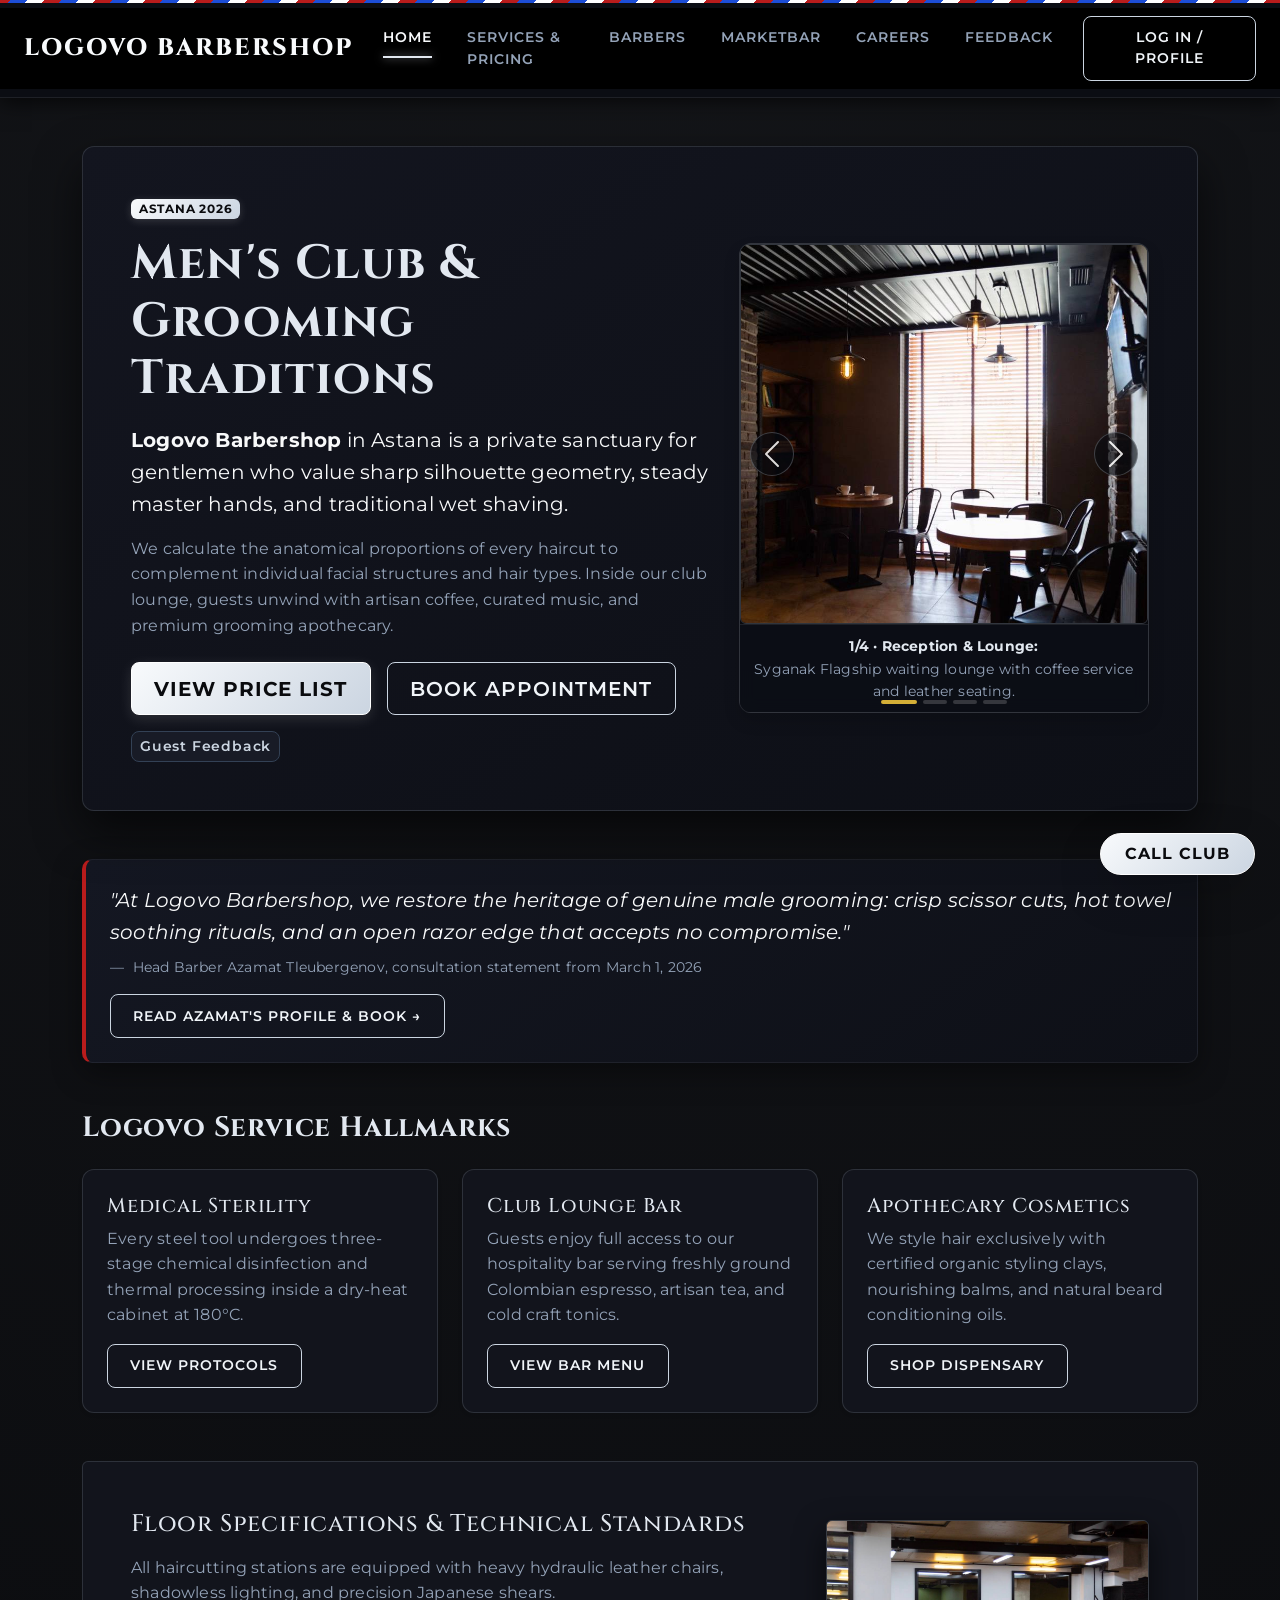
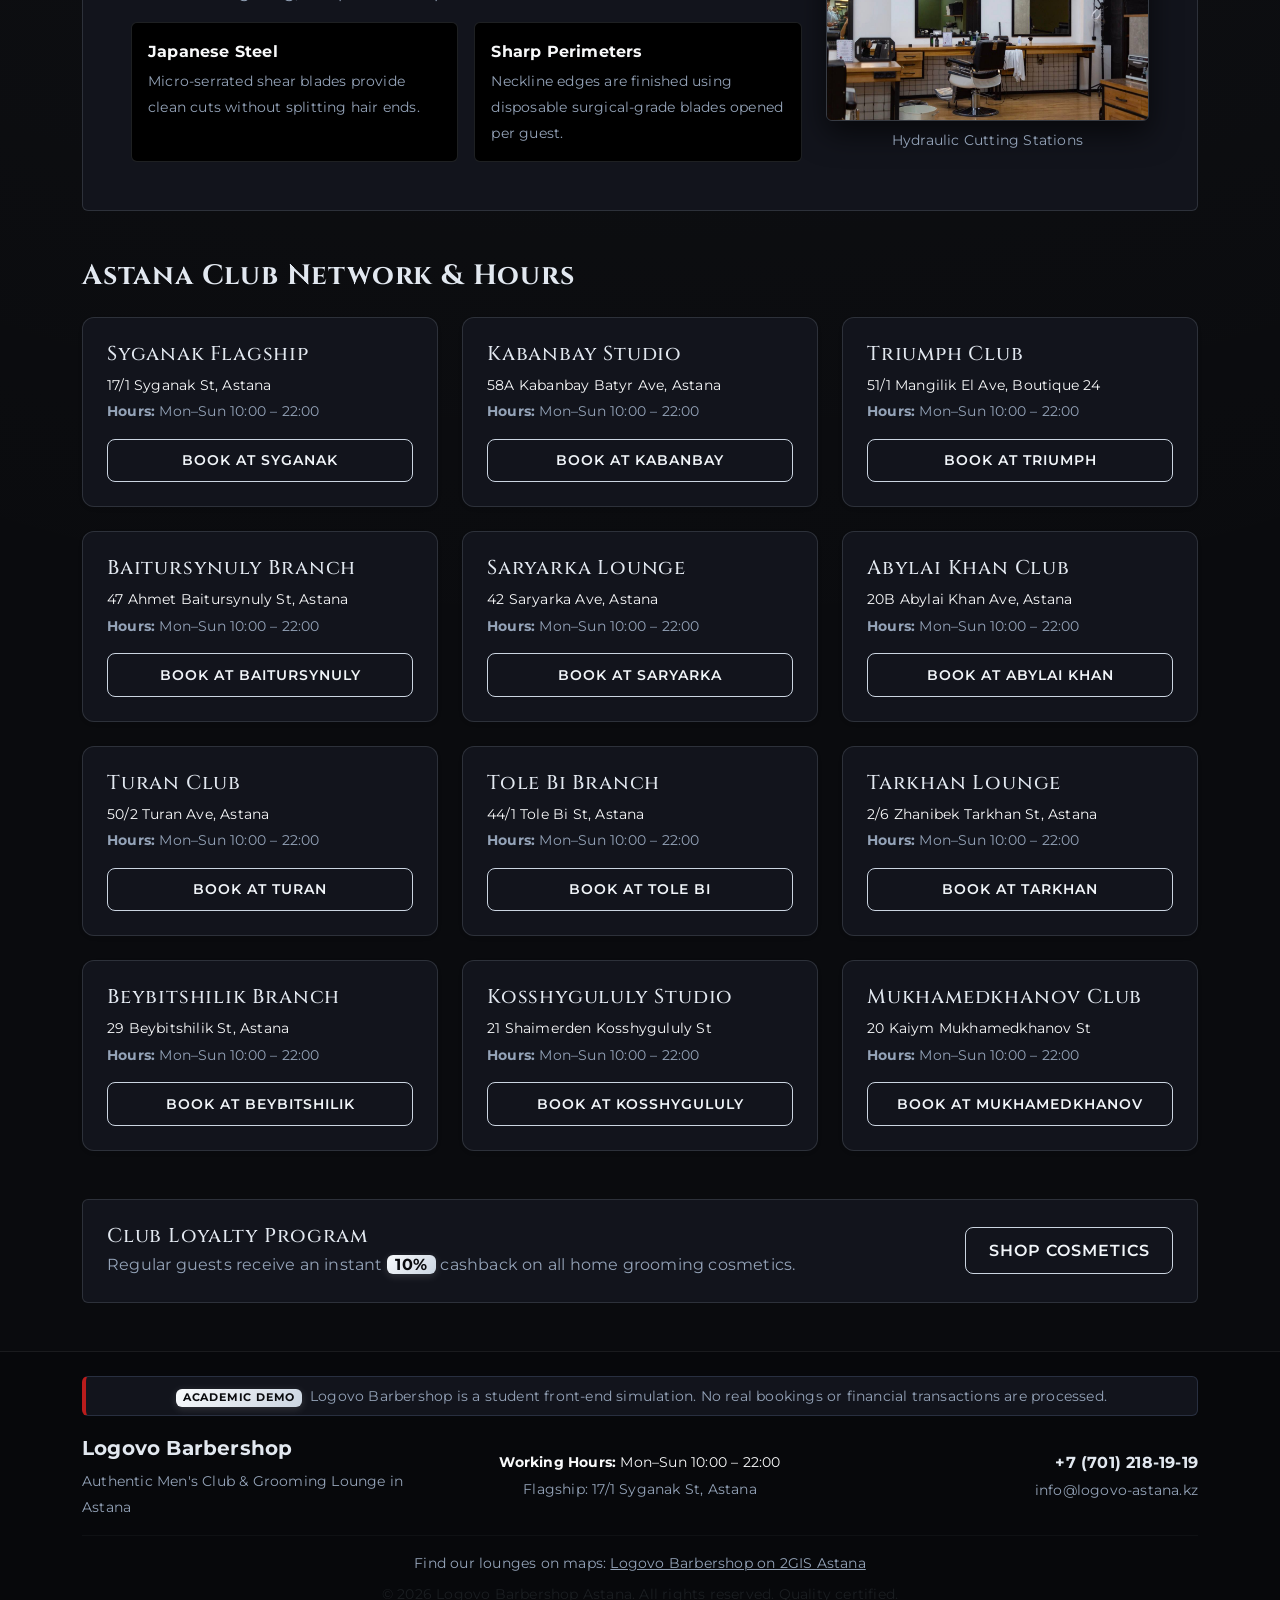
==== commit 947b7d5a: "feat(gallery): transfer atmospheric photos into interactive hero slider on index.html" ====
--- a/index.html
+++ b/index.html
@@ -1,4 +1,4 @@
-<!DOCTYPE html>
+﻿<!DOCTYPE html>
 <html lang="en">
 <head>
     <meta charset="UTF-8">
@@ -74,10 +74,72 @@
                 </div>
 
                 <div class="col-12 col-lg-5 text-center">
-                    <figure class="mb-0">
-                        <img src="images/photo1.jpg" alt="Logovo Barbershop lounge waiting area with brick pillars and round wooden tables" class="img-fluid rounded shadow border border-secondary border-opacity-50" id="hero-image">
-                        <figcaption class="text-secondary small mt-2">Logovo Lounge & Reception Area (Syganak Flagship)</figcaption>
-                    </figure> 
+                    <div id="hero-gallery-carousel" class="carousel slide position-relative shadow" data-bs-ride="carousel" aria-label="Logovo Barbershop Atmosphere Gallery">
+                        <!-- Slide Indicators -->
+                        <div class="carousel-indicators mb-2" id="hero-carousel-indicators">
+                            <button type="button" data-bs-target="#hero-gallery-carousel" data-bs-slide-to="0" class="active" aria-current="true" aria-label="Slide 1: Lounge Area"></button>
+                            <button type="button" data-bs-target="#hero-gallery-carousel" data-bs-slide-to="1" aria-label="Slide 2: Cutting Floor Workstations"></button>
+                            <button type="button" data-bs-target="#hero-gallery-carousel" data-bs-slide-to="2" aria-label="Slide 3: Precision Steel Shears"></button>
+                            <button type="button" data-bs-target="#hero-gallery-carousel" data-bs-slide-to="3" aria-label="Slide 4: Hospitality Bar Counter"></button>
+                        </div>
+
+                        <!-- Carousel Slides -->
+                        <div class="carousel-inner" id="hero-carousel-slides">
+                            <!-- Slide 1: photo1.jpg (Lounge & Reception) -->
+                            <div class="carousel-item active" data-slide-index="0">
+                                <figure class="mb-0">
+                                    <img src="images/photo1.jpg" alt="Logovo Barbershop lounge waiting area with brick pillars and round wooden tables" class="img-fluid rounded" id="hero-image">
+                                    <figcaption class="carousel-caption-bar text-secondary small" id="hero-caption-1">
+                                        <strong class="text-gold d-block">1/4 · Reception & Lounge:</strong>
+                                        Syganak Flagship waiting lounge with coffee service and leather seating.
+                                    </figcaption>
+                                </figure>
+                            </div>
+
+                            <!-- Slide 2: photo2.jpg (Workstations & Chairs) -->
+                            <div class="carousel-item" data-slide-index="1">
+                                <figure class="mb-0">
+                                    <img src="images/photo2.jpg" alt="Master barber workstations and hydraulic chairs at Logovo" class="img-fluid rounded" id="hero-carousel-img-2">
+                                    <figcaption class="carousel-caption-bar text-secondary small" id="hero-caption-2">
+                                        <strong class="text-gold d-block">2/4 · Cutting Floor:</strong>
+                                        Workstation bays with ergonomic hydraulic chairs and individual task lighting.
+                                    </figcaption>
+                                </figure>
+                            </div>
+
+                            <!-- Slide 3: photo3.jpg (Precision Shears & Sanitized Tools) -->
+                            <div class="carousel-item" data-slide-index="2">
+                                <figure class="mb-0">
+                                    <img src="images/photo3.jpg" alt="Master barber inspecting Japanese precision steel shears" class="img-fluid rounded" id="hero-carousel-img-3">
+                                    <figcaption class="carousel-caption-bar text-secondary small" id="hero-caption-3">
+                                        <strong class="text-gold d-block">3/4 · Precision Craft:</strong>
+                                        Japanese cobalt steel shears sanitized under UV medical-grade protocol.
+                                    </figcaption>
+                                </figure>
+                            </div>
+
+                            <!-- Slide 4: photo4.jpg (Hospitality Bar & Apothecary) -->
+                            <div class="carousel-item" data-slide-index="3">
+                                <figure class="mb-0">
+                                    <img src="images/photo4.jpg" alt="Logovo Barbershop hospitality bar counter and dispensary display" class="img-fluid rounded" id="hero-carousel-img-4">
+                                    <figcaption class="carousel-caption-bar text-secondary small" id="hero-caption-4">
+                                        <strong class="text-gold d-block">4/4 · Hospitality & Apothecary:</strong>
+                                        Craft espresso bar and curated home-care apothecary display.
+                                    </figcaption>
+                                </figure>
+                            </div>
+                        </div>
+
+                        <!-- Previous / Next Controls -->
+                        <button class="carousel-control-prev" type="button" data-bs-target="#hero-gallery-carousel" data-bs-slide="prev" id="hero-carousel-prev" aria-label="Previous slide">
+                            <span class="carousel-control-prev-icon" aria-hidden="true"></span>
+                            <span class="visually-hidden">Previous</span>
+                        </button>
+                        <button class="carousel-control-next" type="button" data-bs-target="#hero-gallery-carousel" data-bs-slide="next" id="hero-carousel-next" aria-label="Next slide">
+                            <span class="carousel-control-next-icon" aria-hidden="true"></span>
+                            <span class="visually-hidden">Next</span>
+                        </button>
+                    </div>
                 </div>
             </div>
         </section>
@@ -428,7 +490,7 @@
     <!-- jQuery v3.7.1 CDN -->
     <script src="https://code.jquery.com/jquery-3.7.1.min.js" integrity="sha256-/JqT3SQfawRcv/BIHPThkBvs0OEvtFFmqPF/lYI/Cxo=" crossorigin="anonymous"></script>
     <!-- Bootstrap v5.3.3 JS Bundle CDN -->
-    <script src="https://cdn.jsdelivr.net/npm/bootstrap@5.3.3/dist/js/bootstrap.bundle.min.js" integrity="sha384-YvpcrYf0tY3lHB60NNkmXc5s9b8A0KBhlZJ19bTFm-cAG3blBRBfQ7HXhRkpYkJC" crossorigin="anonymous"></script>
+    <script src="https://cdn.jsdelivr.net/npm/bootstrap@5.3.3/dist/js/bootstrap.bundle.min.js"></script>
     <!-- Logovo Barbershop Shared Logic -->
     <script src="js/main.js" defer></script>
 </body>
--- a/css/custom.css
+++ b/css/custom.css
@@ -683,3 +683,67 @@
     border-color: var(--color-gold-base, #d4af37) !important;
 }
 
+/* ==========================================================================
+   14. Hero Gallery Carousel Styles
+   ========================================================================== */
+#hero-gallery-carousel {
+    border-radius: 12px;
+    overflow: hidden;
+    border: 1px solid rgba(203, 213, 225, 0.2);
+    box-shadow: 0 15px 35px rgba(0, 0, 0, 0.7);
+    background-color: #0b0d14;
+}
+
+#hero-gallery-carousel .carousel-item {
+    transition: transform 0.5s ease-in-out, opacity 0.5s ease-in-out;
+}
+
+#hero-gallery-carousel .carousel-item img {
+    height: 380px;
+    width: 100%;
+    object-fit: cover;
+    display: block;
+}
+
+#hero-gallery-carousel .carousel-caption-bar {
+    background: rgba(13, 15, 22, 0.92);
+    backdrop-filter: blur(8px);
+    border-top: 1px solid rgba(255, 255, 255, 0.08);
+    padding: 10px 14px;
+}
+
+#hero-gallery-carousel .carousel-control-prev,
+#hero-gallery-carousel .carousel-control-next {
+    width: 44px;
+    height: 44px;
+    top: 40%;
+    border-radius: 50%;
+    background-color: rgba(10, 12, 18, 0.75);
+    border: 1px solid rgba(203, 213, 225, 0.3);
+    margin: 0 10px;
+    opacity: 0.85;
+    transition: all 0.25s ease;
+}
+
+#hero-gallery-carousel .carousel-control-prev:hover,
+#hero-gallery-carousel .carousel-control-next:hover {
+    background-color: rgba(212, 175, 55, 0.9);
+    border-color: #d4af37;
+    opacity: 1;
+    color: #0b0d14;
+}
+
+#hero-gallery-carousel .carousel-indicators [data-bs-target] {
+    width: 24px;
+    height: 4px;
+    border-radius: 2px;
+    background-color: rgba(255, 255, 255, 0.35);
+    border: none;
+    transition: background-color 0.3s ease, width 0.3s ease;
+}
+
+#hero-gallery-carousel .carousel-indicators .active {
+    background-color: var(--color-gold-base, #d4af37);
+    width: 36px;
+}
+
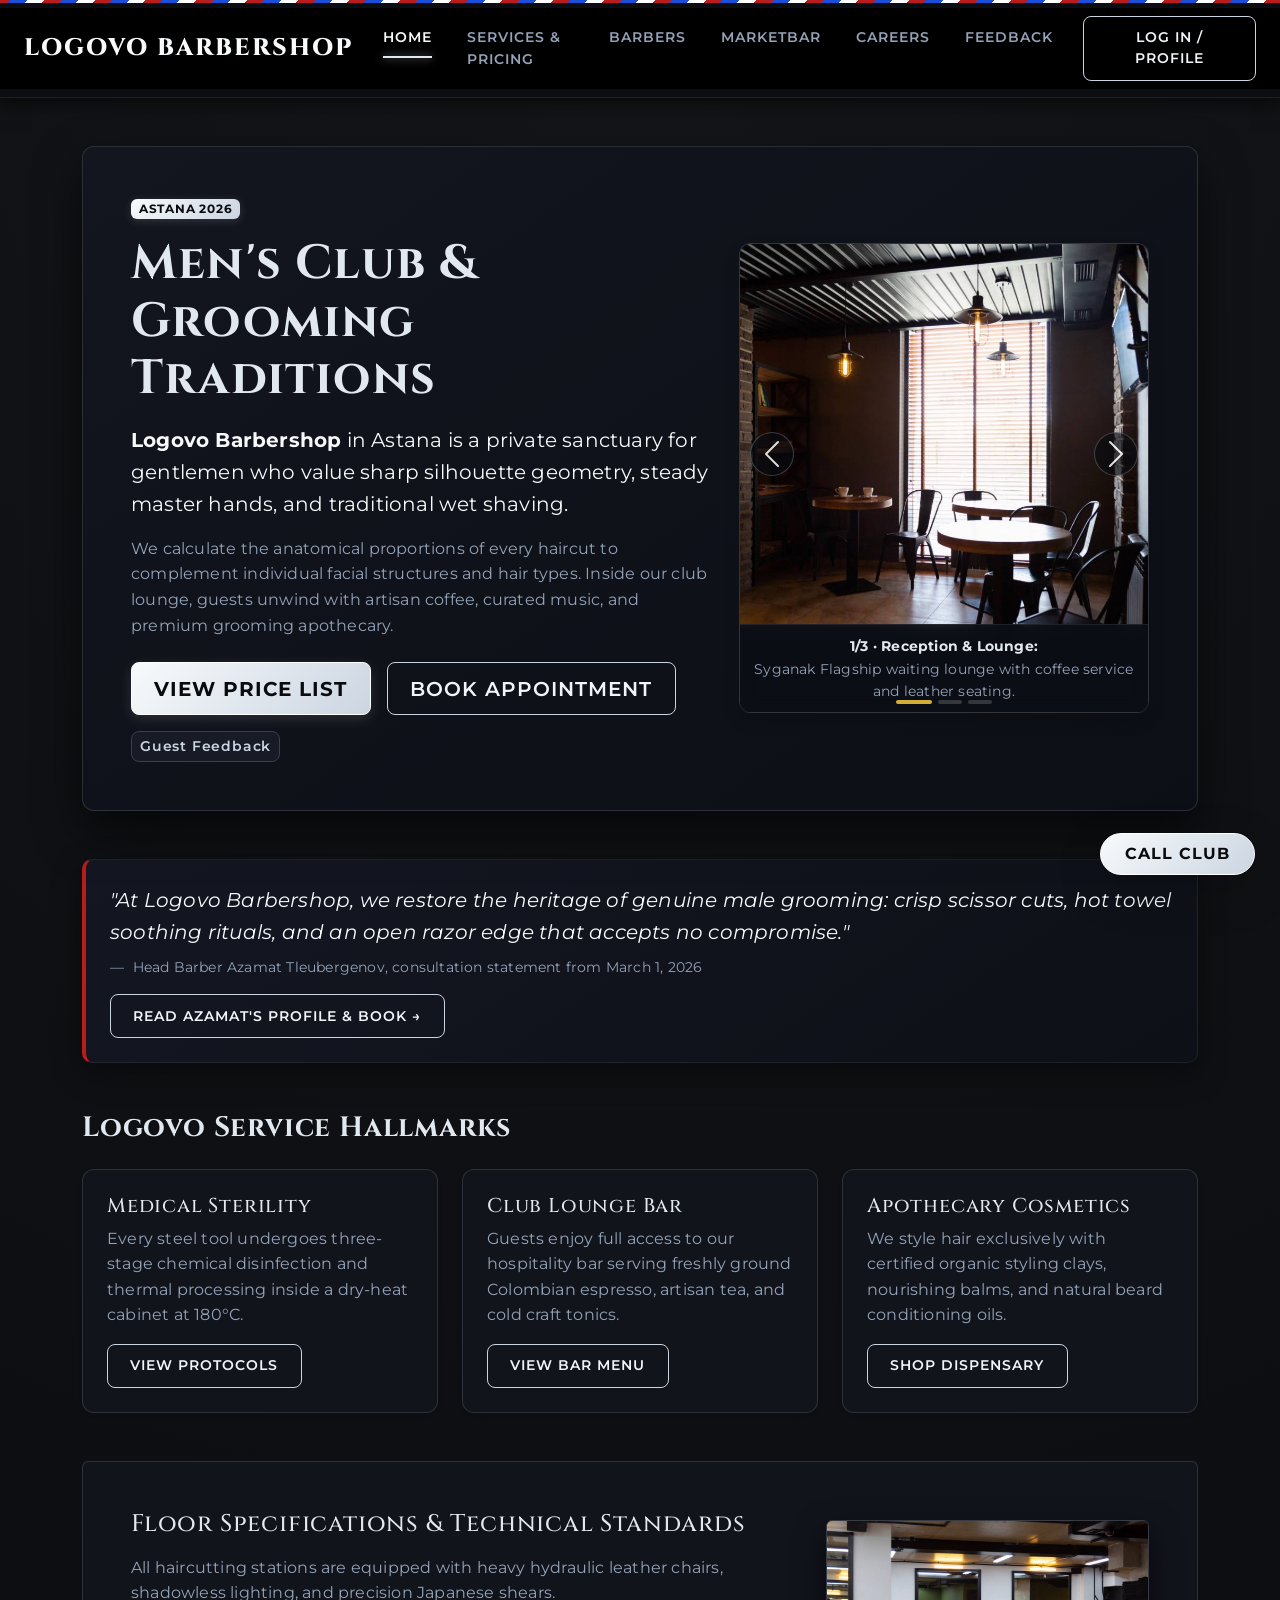
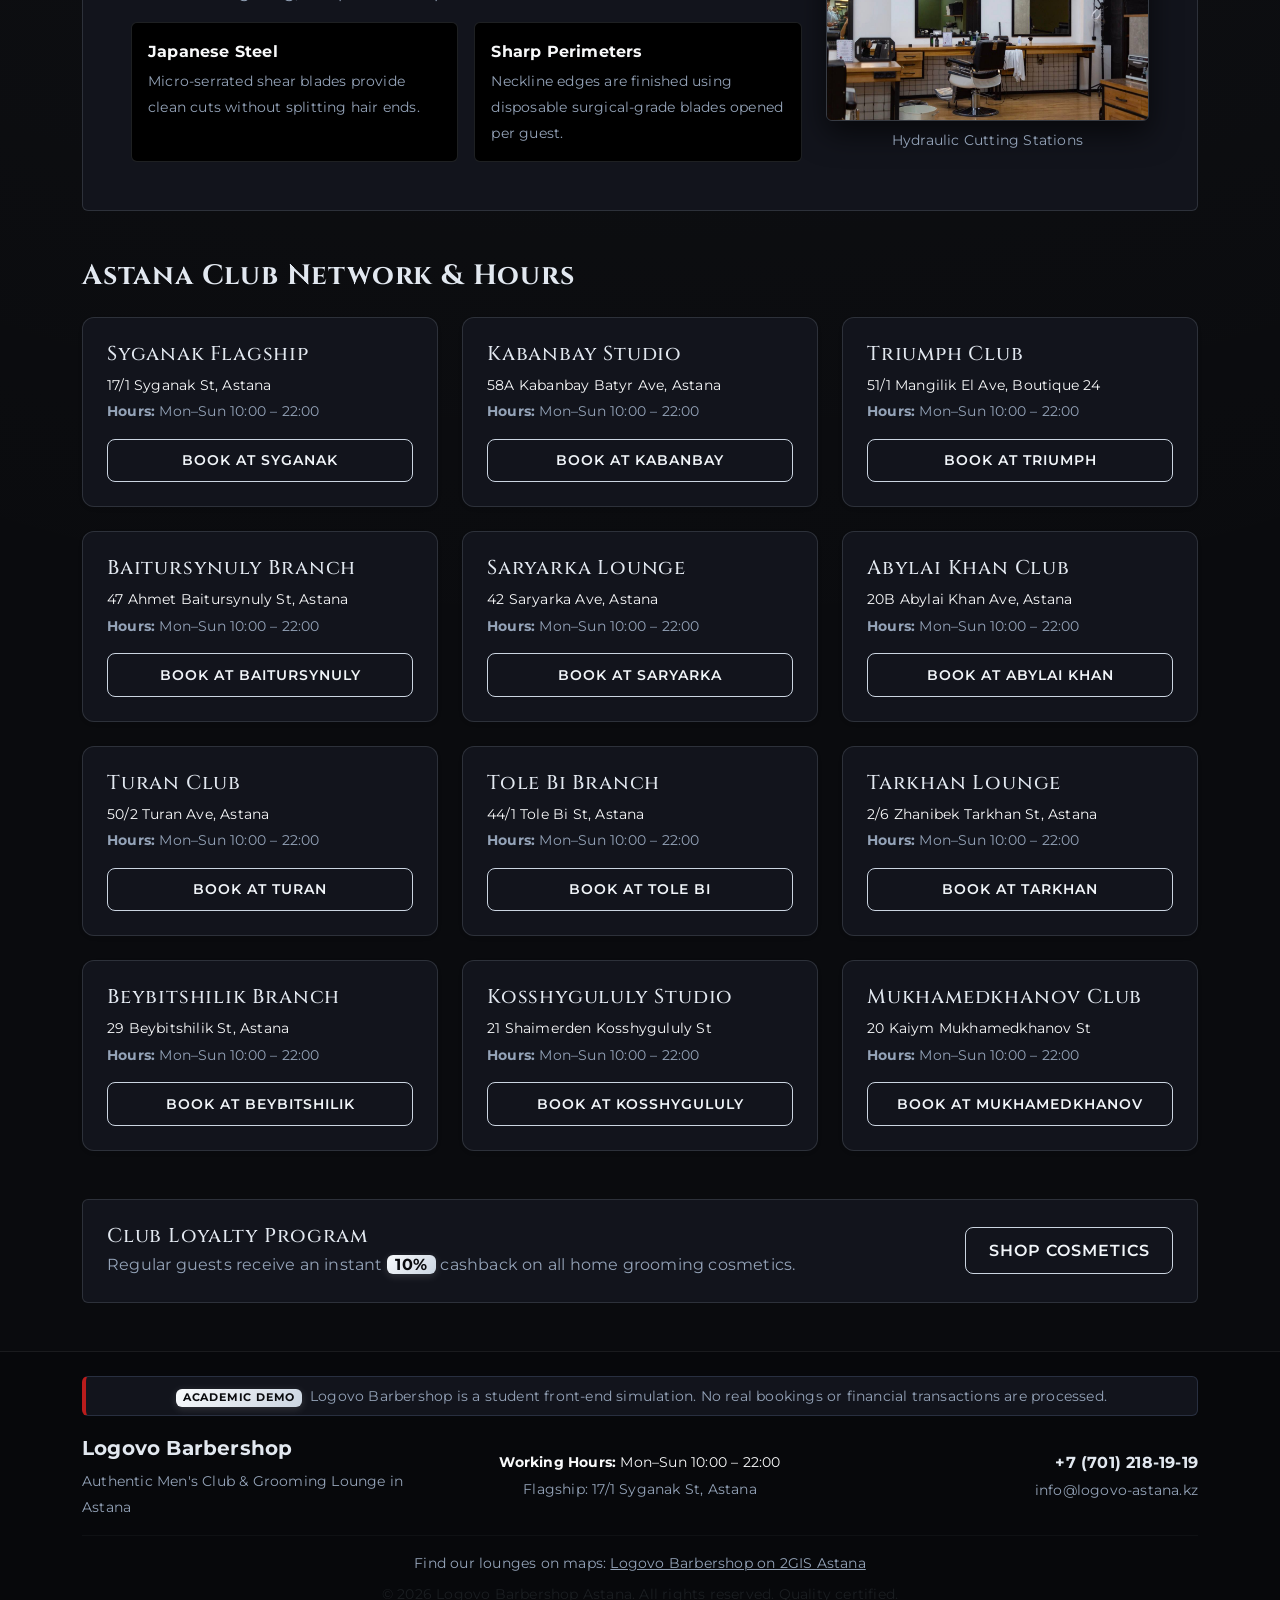
==== commit 8db78f94: "feat(ux): smooth crossfade hero gallery, remove barber photo, arrow-only voucher toggles, and +7 pho" ====
--- a/index.html
+++ b/index.html
@@ -74,13 +74,12 @@
                 </div>
 
                 <div class="col-12 col-lg-5 text-center">
-                    <div id="hero-gallery-carousel" class="carousel slide position-relative shadow" data-bs-ride="carousel" aria-label="Logovo Barbershop Atmosphere Gallery">
+                    <div id="hero-gallery-carousel" class="carousel slide carousel-fade position-relative shadow" data-bs-ride="carousel" aria-label="Logovo Barbershop Atmosphere Gallery">
                         <!-- Slide Indicators -->
                         <div class="carousel-indicators mb-2" id="hero-carousel-indicators">
                             <button type="button" data-bs-target="#hero-gallery-carousel" data-bs-slide-to="0" class="active" aria-current="true" aria-label="Slide 1: Lounge Area"></button>
                             <button type="button" data-bs-target="#hero-gallery-carousel" data-bs-slide-to="1" aria-label="Slide 2: Cutting Floor Workstations"></button>
-                            <button type="button" data-bs-target="#hero-gallery-carousel" data-bs-slide-to="2" aria-label="Slide 3: Precision Steel Shears"></button>
-                            <button type="button" data-bs-target="#hero-gallery-carousel" data-bs-slide-to="3" aria-label="Slide 4: Hospitality Bar Counter"></button>
+                            <button type="button" data-bs-target="#hero-gallery-carousel" data-bs-slide-to="2" aria-label="Slide 3: Hospitality Bar Counter"></button>
                         </div>
 
                         <!-- Carousel Slides -->
@@ -90,7 +89,7 @@
                                 <figure class="mb-0">
                                     <img src="images/photo1.jpg" alt="Logovo Barbershop lounge waiting area with brick pillars and round wooden tables" class="img-fluid rounded" id="hero-image">
                                     <figcaption class="carousel-caption-bar text-secondary small" id="hero-caption-1">
-                                        <strong class="text-gold d-block">1/4 · Reception & Lounge:</strong>
+                                        <strong class="text-gold d-block">1/3 · Reception & Lounge:</strong>
                                         Syganak Flagship waiting lounge with coffee service and leather seating.
                                     </figcaption>
                                 </figure>
@@ -101,29 +100,18 @@
                                 <figure class="mb-0">
                                     <img src="images/photo2.jpg" alt="Master barber workstations and hydraulic chairs at Logovo" class="img-fluid rounded" id="hero-carousel-img-2">
                                     <figcaption class="carousel-caption-bar text-secondary small" id="hero-caption-2">
-                                        <strong class="text-gold d-block">2/4 · Cutting Floor:</strong>
+                                        <strong class="text-gold d-block">2/3 · Cutting Floor:</strong>
                                         Workstation bays with ergonomic hydraulic chairs and individual task lighting.
                                     </figcaption>
                                 </figure>
                             </div>
 
-                            <!-- Slide 3: photo3.jpg (Precision Shears & Sanitized Tools) -->
+                            <!-- Slide 3: photo4.jpg (Hospitality Bar & Apothecary) -->
                             <div class="carousel-item" data-slide-index="2">
-                                <figure class="mb-0">
-                                    <img src="images/photo3.jpg" alt="Master barber inspecting Japanese precision steel shears" class="img-fluid rounded" id="hero-carousel-img-3">
-                                    <figcaption class="carousel-caption-bar text-secondary small" id="hero-caption-3">
-                                        <strong class="text-gold d-block">3/4 · Precision Craft:</strong>
-                                        Japanese cobalt steel shears sanitized under UV medical-grade protocol.
-                                    </figcaption>
-                                </figure>
-                            </div>
-
-                            <!-- Slide 4: photo4.jpg (Hospitality Bar & Apothecary) -->
-                            <div class="carousel-item" data-slide-index="3">
                                 <figure class="mb-0">
                                     <img src="images/photo4.jpg" alt="Logovo Barbershop hospitality bar counter and dispensary display" class="img-fluid rounded" id="hero-carousel-img-4">
                                     <figcaption class="carousel-caption-bar text-secondary small" id="hero-caption-4">
-                                        <strong class="text-gold d-block">4/4 · Hospitality & Apothecary:</strong>
+                                        <strong class="text-gold d-block">3/3 · Hospitality & Apothecary:</strong>
                                         Craft espresso bar and curated home-care apothecary display.
                                     </figcaption>
                                 </figure>
@@ -412,7 +400,7 @@
                             </div>
                             <div class="mb-3">
                                 <label for="modal-input-phone" class="form-label text-light small">Telephone Number (+7...):</label>
-                                <input type="tel" id="modal-input-phone" class="form-control bg-dark text-light border-secondary" placeholder="+7 (701) 218-19-19" required>
+                                <input type="tel" id="modal-input-phone" class="form-control bg-dark text-light border-secondary" placeholder="+7 (701) 218-19-19" maxlength="18" required>
                             </div>
                             <div class="mb-3">
                                 <label for="modal-input-email" class="form-label text-light small">Email Address:</label>
--- a/css/custom.css
+++ b/css/custom.css
@@ -684,7 +684,7 @@
 }
 
 /* ==========================================================================
-   14. Hero Gallery Carousel Styles
+   14. Hero Gallery Carousel Styles (Smooth Crossfade Animation)
    ========================================================================== */
 #hero-gallery-carousel {
     border-radius: 12px;
@@ -692,10 +692,32 @@
     border: 1px solid rgba(203, 213, 225, 0.2);
     box-shadow: 0 15px 35px rgba(0, 0, 0, 0.7);
     background-color: #0b0d14;
-}
-
-#hero-gallery-carousel .carousel-item {
-    transition: transform 0.5s ease-in-out, opacity 0.5s ease-in-out;
+    position: relative;
+}
+
+#hero-gallery-carousel.carousel-fade .carousel-inner {
+    position: relative;
+    overflow: hidden;
+}
+
+#hero-gallery-carousel.carousel-fade .carousel-item {
+    opacity: 0;
+    transition: opacity 0.75s cubic-bezier(0.25, 1, 0.5, 1) !important;
+    transform: none !important;
+    display: block;
+    position: absolute;
+    top: 0;
+    left: 0;
+    width: 100%;
+    pointer-events: none;
+    z-index: 0;
+}
+
+#hero-gallery-carousel.carousel-fade .carousel-item.active {
+    opacity: 1;
+    position: relative;
+    pointer-events: auto;
+    z-index: 1;
 }
 
 #hero-gallery-carousel .carousel-item img {
@@ -703,6 +725,12 @@
     width: 100%;
     object-fit: cover;
     display: block;
+    transform: scale(1);
+    transition: transform 6s cubic-bezier(0.25, 1, 0.5, 1);
+}
+
+#hero-gallery-carousel .carousel-item.active img {
+    transform: scale(1.03);
 }
 
 #hero-gallery-carousel .carousel-caption-bar {
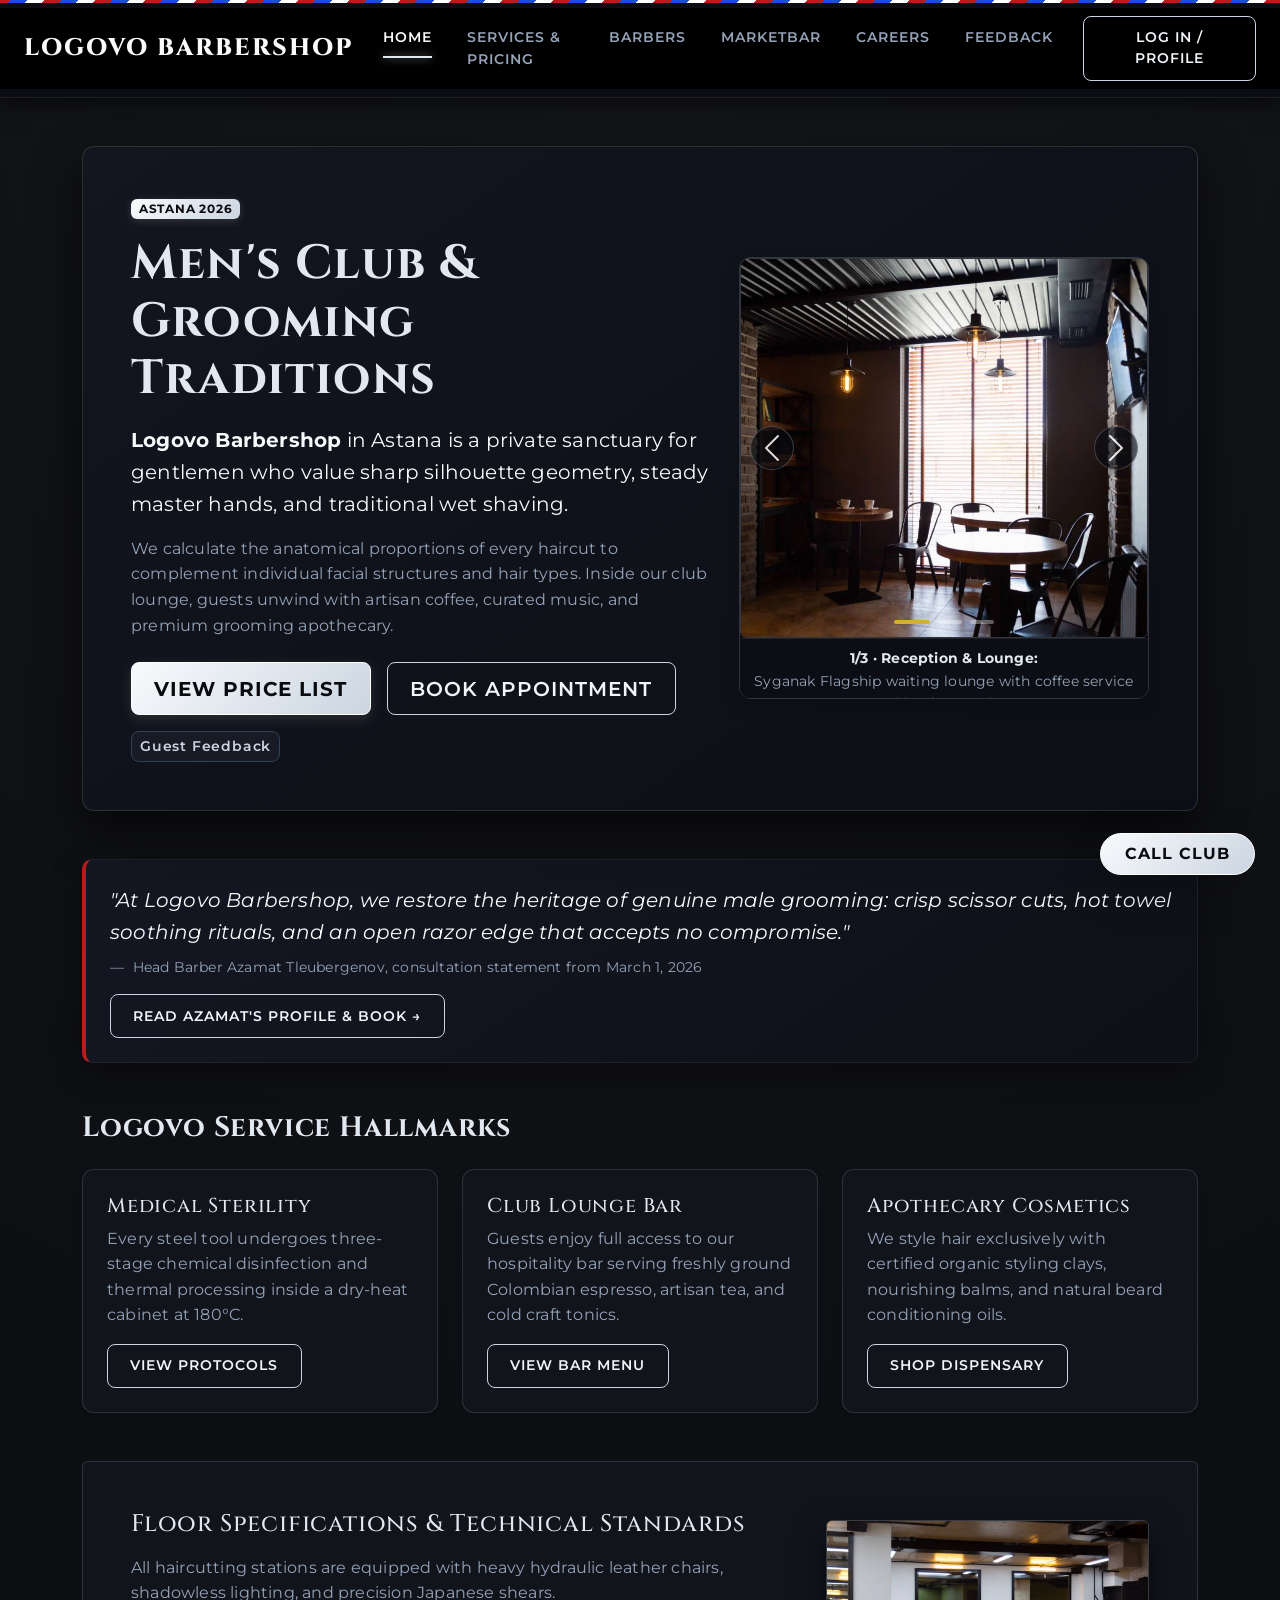
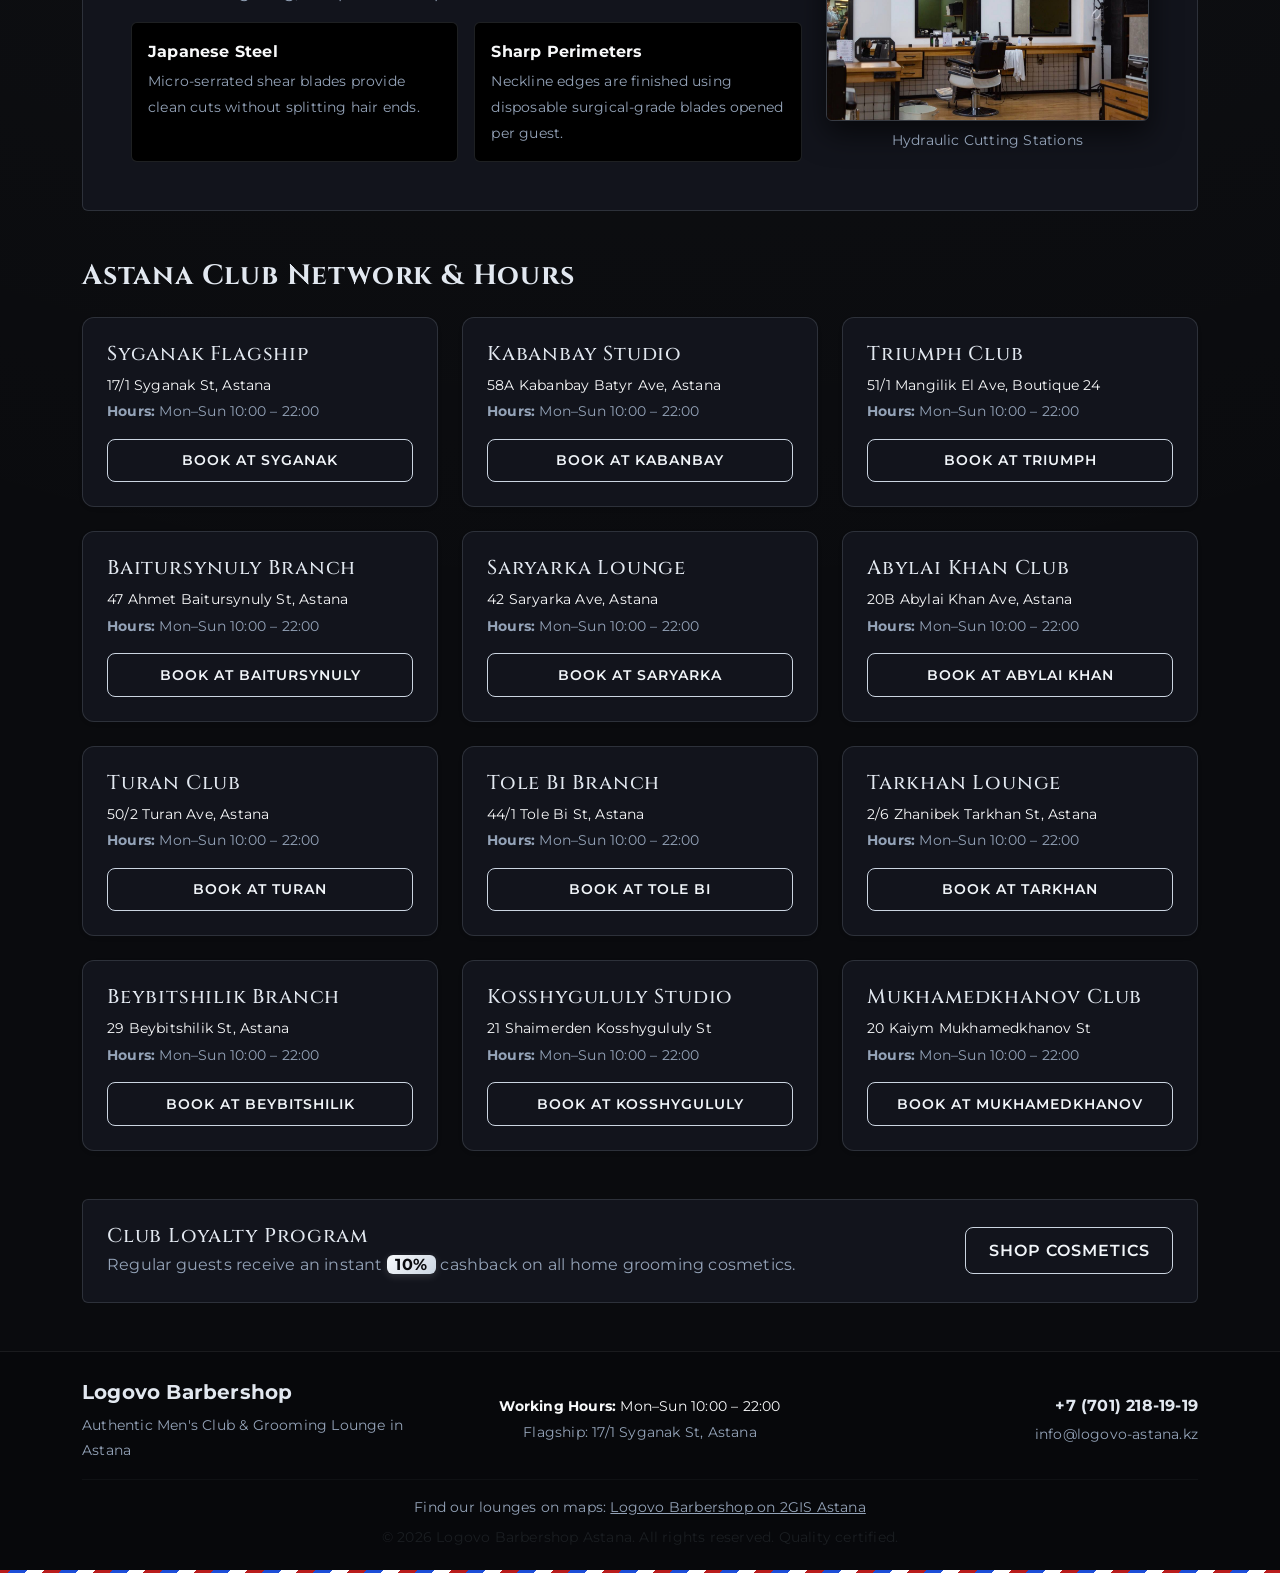
==== commit 6aef7766: "fix(ux): eliminate academic disclaimers, resolve carousel rapid flipping glitch, and fix phone mask " ====
--- a/index.html
+++ b/index.html
@@ -1,4 +1,4 @@
-﻿<!DOCTYPE html>
+<!DOCTYPE html>
 <html lang="en">
 <head>
     <meta charset="UTF-8">
@@ -74,12 +74,12 @@
                 </div>
 
                 <div class="col-12 col-lg-5 text-center">
-                    <div id="hero-gallery-carousel" class="carousel slide carousel-fade position-relative shadow" data-bs-ride="carousel" aria-label="Logovo Barbershop Atmosphere Gallery">
+                    <div id="hero-gallery-carousel" class="position-relative shadow" aria-label="Logovo Barbershop Atmosphere Gallery">
                         <!-- Slide Indicators -->
                         <div class="carousel-indicators mb-2" id="hero-carousel-indicators">
-                            <button type="button" data-bs-target="#hero-gallery-carousel" data-bs-slide-to="0" class="active" aria-current="true" aria-label="Slide 1: Lounge Area"></button>
-                            <button type="button" data-bs-target="#hero-gallery-carousel" data-bs-slide-to="1" aria-label="Slide 2: Cutting Floor Workstations"></button>
-                            <button type="button" data-bs-target="#hero-gallery-carousel" data-bs-slide-to="2" aria-label="Slide 3: Hospitality Bar Counter"></button>
+                            <button type="button" class="active" aria-current="true" aria-label="Slide 1: Lounge Area"></button>
+                            <button type="button" aria-label="Slide 2: Cutting Floor Workstations"></button>
+                            <button type="button" aria-label="Slide 3: Hospitality Bar Counter"></button>
                         </div>
 
                         <!-- Carousel Slides -->
@@ -119,11 +119,11 @@
                         </div>
 
                         <!-- Previous / Next Controls -->
-                        <button class="carousel-control-prev" type="button" data-bs-target="#hero-gallery-carousel" data-bs-slide="prev" id="hero-carousel-prev" aria-label="Previous slide">
+                        <button class="carousel-control-prev" type="button" id="hero-carousel-prev" aria-label="Previous slide">
                             <span class="carousel-control-prev-icon" aria-hidden="true"></span>
                             <span class="visually-hidden">Previous</span>
                         </button>
-                        <button class="carousel-control-next" type="button" data-bs-target="#hero-gallery-carousel" data-bs-slide="next" id="hero-carousel-next" aria-label="Next slide">
+                        <button class="carousel-control-next" type="button" id="hero-carousel-next" aria-label="Next slide">
                             <span class="carousel-control-next-icon" aria-hidden="true"></span>
                             <span class="visually-hidden">Next</span>
                         </button>
--- a/css/custom.css
+++ b/css/custom.css
@@ -547,7 +547,7 @@
 }
 
 /* ==========================================================================
-   11. Footer & Demonstration Banner
+   11. Footer & Barber Pole Accent
    ========================================================================== */
 #site-footer {
     background-color: #07080b !important;
@@ -563,15 +563,6 @@
     right: 0;
     height: 3px;
     background: var(--barber-pole-stripe);
-}
-
-.demo-site-notice {
-    background-color: var(--color-bg-surface) !important;
-    border: 1px solid #282f40 !important;
-    border-left: 4px solid var(--color-pole-red) !important;
-    border-radius: 8px;
-    color: var(--color-steel-500) !important;
-    font-family: 'Montserrat', sans-serif;
 }
 
 /* ==========================================================================
@@ -684,7 +675,7 @@
 }
 
 /* ==========================================================================
-   14. Hero Gallery Carousel Styles (Smooth Crossfade Animation)
+   14. Hero Gallery Carousel Styles (Silky Fast Crossfade, Anti-Glitch)
    ========================================================================== */
 #hero-gallery-carousel {
     border-radius: 12px;
@@ -693,31 +684,36 @@
     box-shadow: 0 15px 35px rgba(0, 0, 0, 0.7);
     background-color: #0b0d14;
     position: relative;
-}
-
-#hero-gallery-carousel.carousel-fade .carousel-inner {
+    width: 100%;
+}
+
+#hero-gallery-carousel .carousel-inner {
     position: relative;
+    width: 100%;
+    height: 440px;
     overflow: hidden;
 }
 
-#hero-gallery-carousel.carousel-fade .carousel-item {
-    opacity: 0;
-    transition: opacity 0.75s cubic-bezier(0.25, 1, 0.5, 1) !important;
-    transform: none !important;
-    display: block;
-    position: absolute;
+#hero-gallery-carousel .carousel-item {
+    position: absolute !important;
     top: 0;
     left: 0;
     width: 100%;
+    height: 100%;
+    opacity: 0;
+    visibility: hidden;
     pointer-events: none;
-    z-index: 0;
-}
-
-#hero-gallery-carousel.carousel-fade .carousel-item.active {
+    z-index: 1;
+    transition: opacity 0.25s ease-in-out, visibility 0.25s ease-in-out !important;
+    display: block !important;
+    transform: none !important;
+}
+
+#hero-gallery-carousel .carousel-item.active {
     opacity: 1;
-    position: relative;
+    visibility: visible;
     pointer-events: auto;
-    z-index: 1;
+    z-index: 2;
 }
 
 #hero-gallery-carousel .carousel-item img {
@@ -725,32 +721,34 @@
     width: 100%;
     object-fit: cover;
     display: block;
-    transform: scale(1);
-    transition: transform 6s cubic-bezier(0.25, 1, 0.5, 1);
-}
-
-#hero-gallery-carousel .carousel-item.active img {
-    transform: scale(1.03);
 }
 
 #hero-gallery-carousel .carousel-caption-bar {
-    background: rgba(13, 15, 22, 0.92);
+    height: 60px;
+    background: rgba(13, 15, 22, 0.95);
     backdrop-filter: blur(8px);
     border-top: 1px solid rgba(255, 255, 255, 0.08);
-    padding: 10px 14px;
+    padding: 8px 14px;
+    box-sizing: border-box;
 }
 
 #hero-gallery-carousel .carousel-control-prev,
 #hero-gallery-carousel .carousel-control-next {
     width: 44px;
     height: 44px;
-    top: 40%;
+    top: 38%;
     border-radius: 50%;
     background-color: rgba(10, 12, 18, 0.75);
     border: 1px solid rgba(203, 213, 225, 0.3);
     margin: 0 10px;
     opacity: 0.85;
-    transition: all 0.25s ease;
+    transition: all 0.2s ease;
+    z-index: 5;
+    position: absolute;
+    cursor: pointer;
+    display: flex;
+    align-items: center;
+    justify-content: center;
 }
 
 #hero-gallery-carousel .carousel-control-prev:hover,
@@ -761,16 +759,32 @@
     color: #0b0d14;
 }
 
-#hero-gallery-carousel .carousel-indicators [data-bs-target] {
+#hero-gallery-carousel .carousel-indicators {
+    position: absolute;
+    right: 0;
+    bottom: 66px;
+    left: 0;
+    z-index: 5;
+    display: flex;
+    justify-content: center;
+    padding: 0;
+    margin-right: 15%;
+    margin-left: 15%;
+    gap: 8px;
+}
+
+#hero-gallery-carousel .carousel-indicators button {
     width: 24px;
     height: 4px;
     border-radius: 2px;
     background-color: rgba(255, 255, 255, 0.35);
     border: none;
-    transition: background-color 0.3s ease, width 0.3s ease;
-}
-
-#hero-gallery-carousel .carousel-indicators .active {
+    transition: background-color 0.25s ease, width 0.25s ease;
+    cursor: pointer;
+    padding: 0;
+}
+
+#hero-gallery-carousel .carousel-indicators button.active {
     background-color: var(--color-gold-base, #d4af37);
     width: 36px;
 }
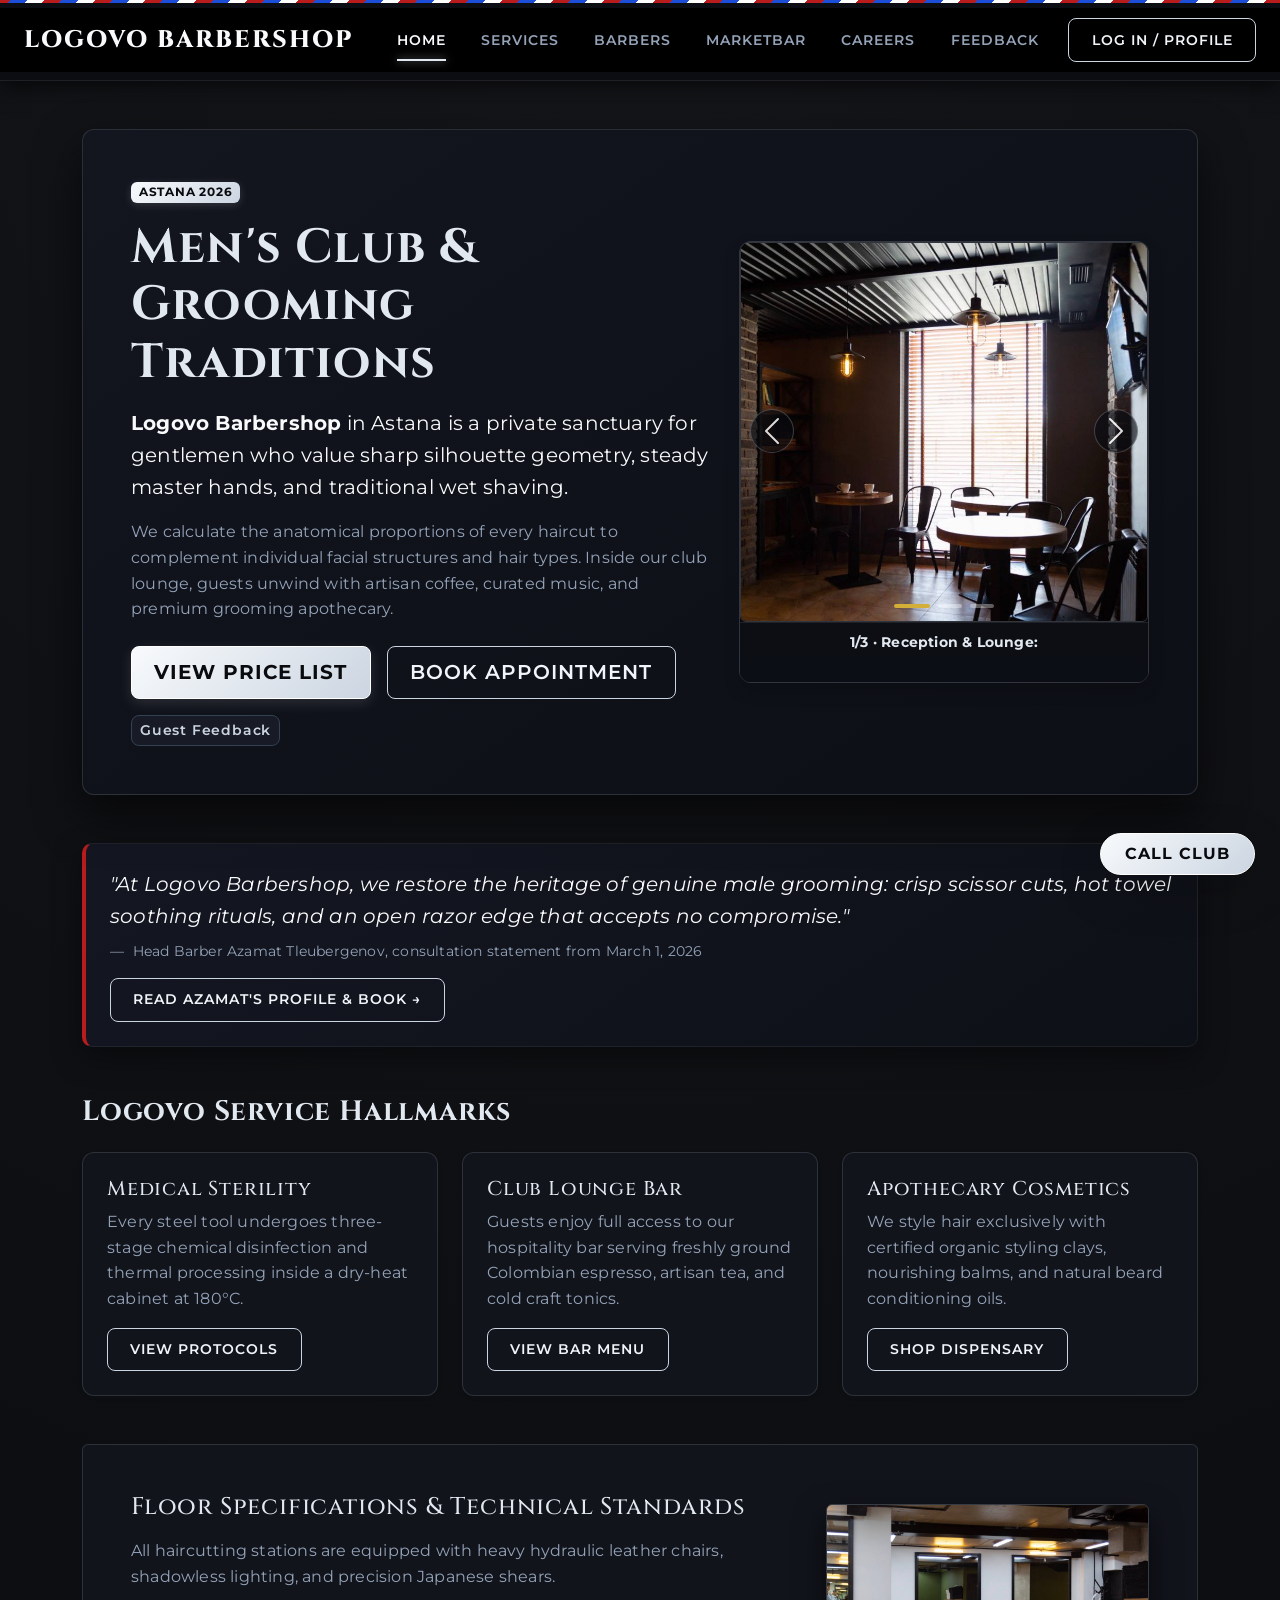
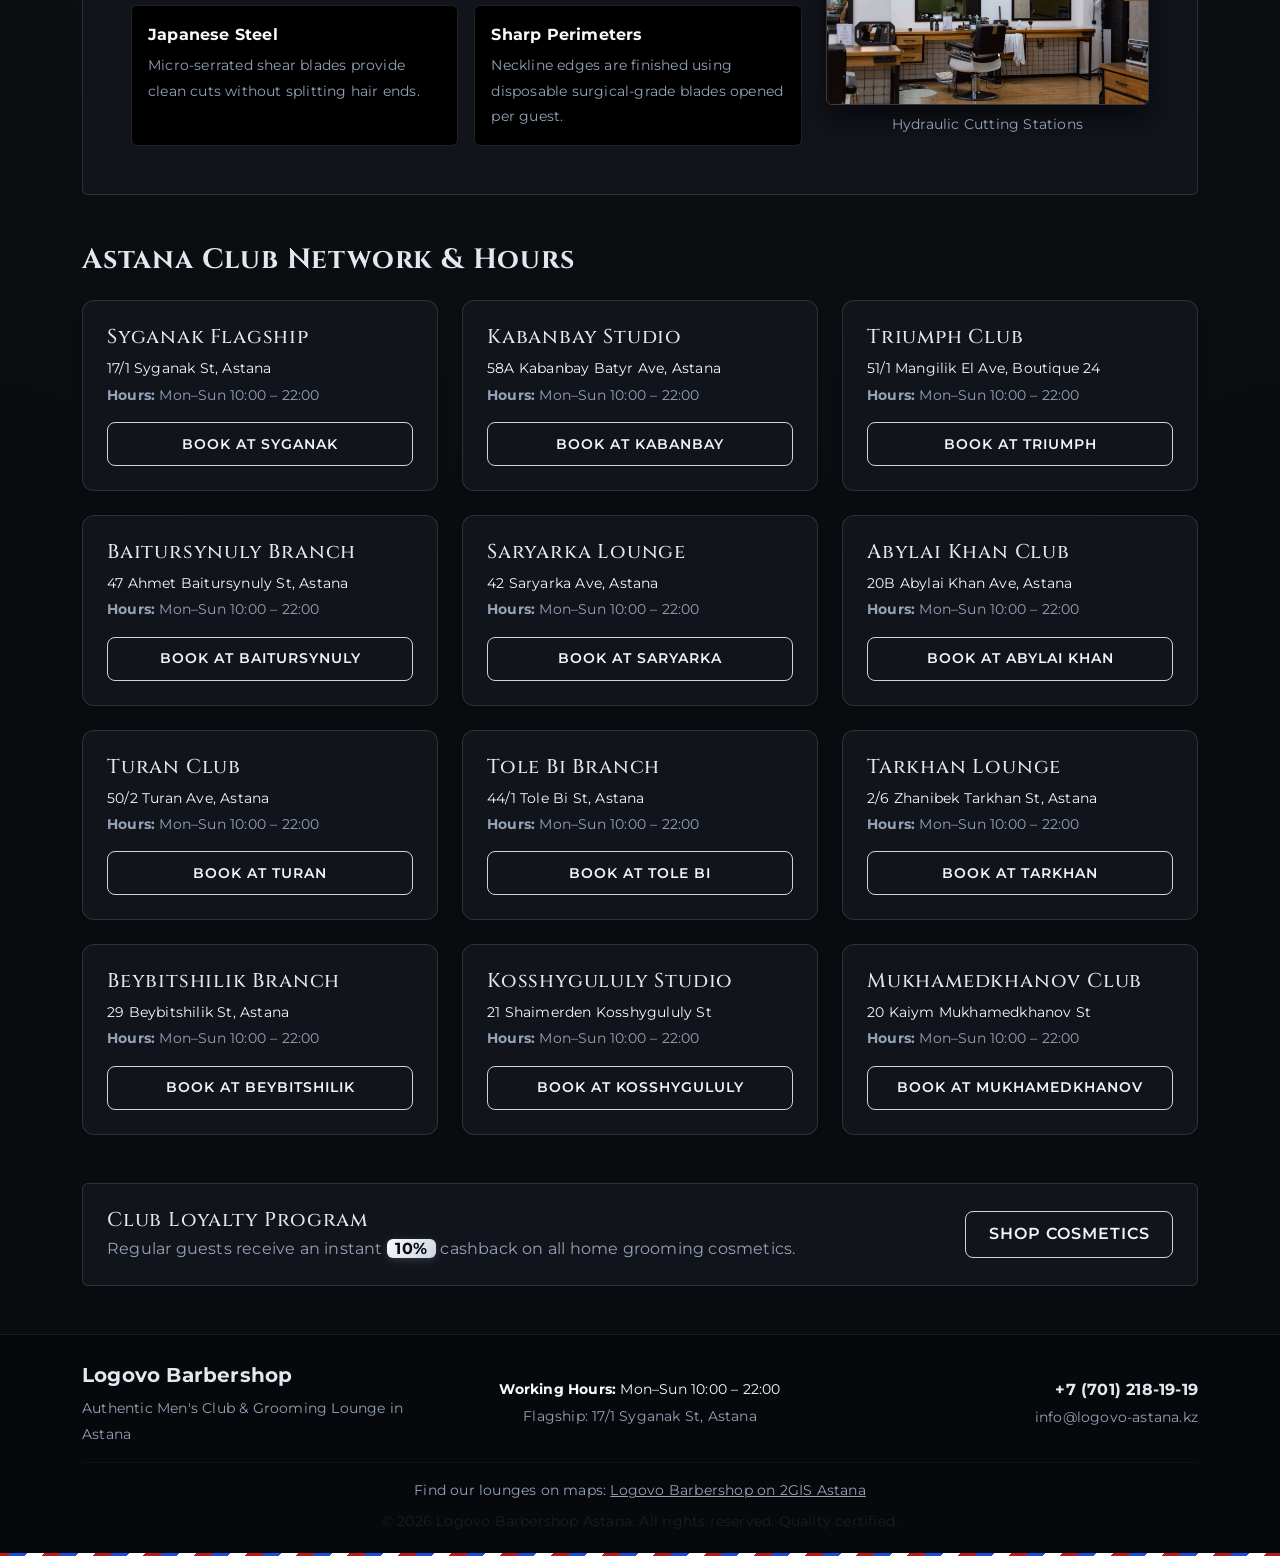
==== commit a8bfcc3b: "fix(ui):fixed brightness problems" ====
--- a/index.html
+++ b/index.html
@@ -1,4 +1,4 @@
-<!DOCTYPE html>
+﻿<!DOCTYPE html>
 <html lang="en">
 <head>
     <meta charset="UTF-8">
@@ -30,7 +30,7 @@
                 <div class="collapse navbar-collapse justify-content-end" id="navbar-main">
                     <ul class="navbar-nav gap-lg-2" id="navbar-nav-list">
                         <li class="nav-item"><a class="nav-link active text-gold fw-semibold" aria-current="page" href="index.html" id="nav-link-home">Home</a></li>
-                        <li class="nav-item"><a class="nav-link text-light" href="services.html" id="nav-link-services">Services & Pricing</a></li>
+                        <li class="nav-item"><a class="nav-link text-light" href="services.html" id="nav-link-services">Services</a></li>
                         <li class="nav-item"><a class="nav-link text-light" href="barbers.html" id="nav-link-barbers">Barbers</a></li>
                         <li class="nav-item"><a class="nav-link text-light" href="marketbar.html" id="nav-link-marketbar">MarketBar</a></li>
                         <li class="nav-item"><a class="nav-link text-light" href="careers.html" id="nav-link-careers">Careers</a></li>
@@ -90,7 +90,7 @@
                                     <img src="images/photo1.jpg" alt="Logovo Barbershop lounge waiting area with brick pillars and round wooden tables" class="img-fluid rounded" id="hero-image">
                                     <figcaption class="carousel-caption-bar text-secondary small" id="hero-caption-1">
                                         <strong class="text-gold d-block">1/3 · Reception & Lounge:</strong>
-                                        Syganak Flagship waiting lounge with coffee service and leather seating.
+                                    
                                     </figcaption>
                                 </figure>
                             </div>
@@ -101,7 +101,7 @@
                                     <img src="images/photo2.jpg" alt="Master barber workstations and hydraulic chairs at Logovo" class="img-fluid rounded" id="hero-carousel-img-2">
                                     <figcaption class="carousel-caption-bar text-secondary small" id="hero-caption-2">
                                         <strong class="text-gold d-block">2/3 · Cutting Floor:</strong>
-                                        Workstation bays with ergonomic hydraulic chairs and individual task lighting.
+                                       
                                     </figcaption>
                                 </figure>
                             </div>
@@ -112,7 +112,7 @@
                                     <img src="images/photo4.jpg" alt="Logovo Barbershop hospitality bar counter and dispensary display" class="img-fluid rounded" id="hero-carousel-img-4">
                                     <figcaption class="carousel-caption-bar text-secondary small" id="hero-caption-4">
                                         <strong class="text-gold d-block">3/3 · Hospitality & Apothecary:</strong>
-                                        Craft espresso bar and curated home-care apothecary display.
+                                        
                                     </figcaption>
                                 </figure>
                             </div>
